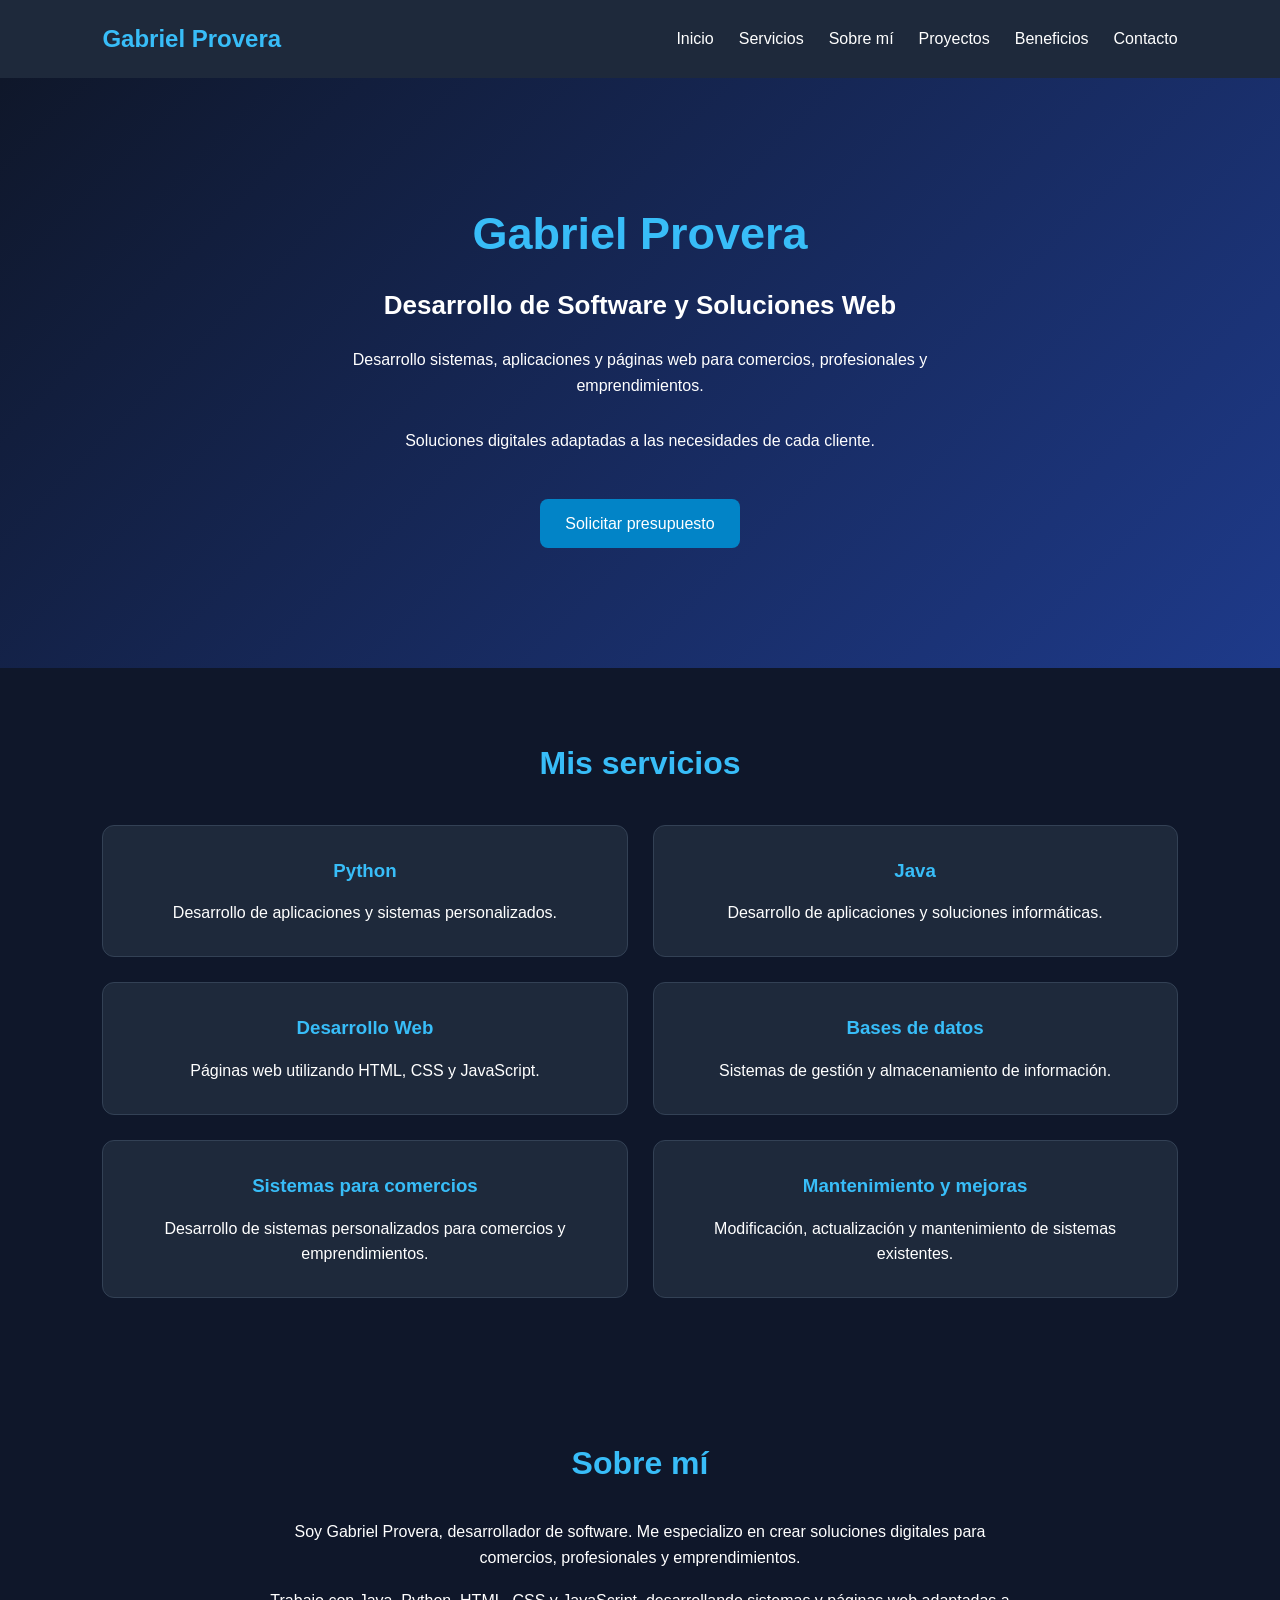
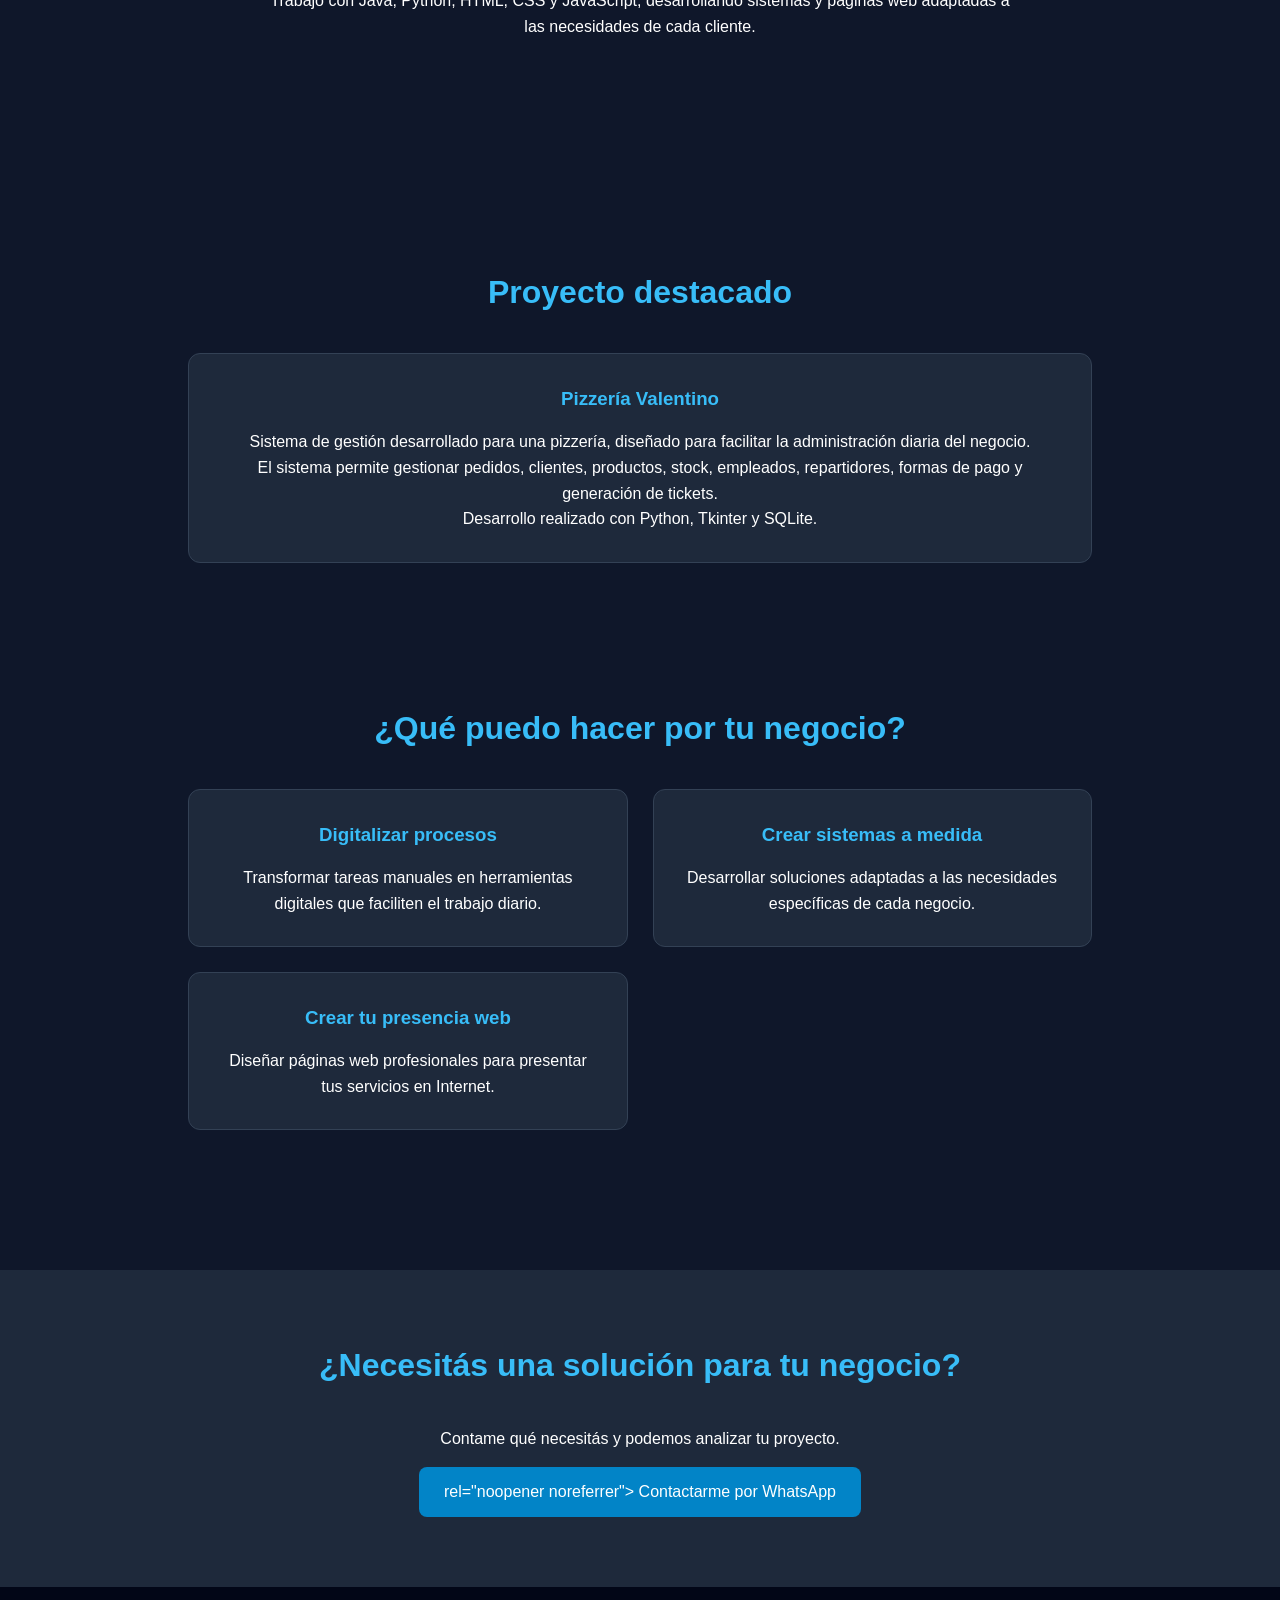
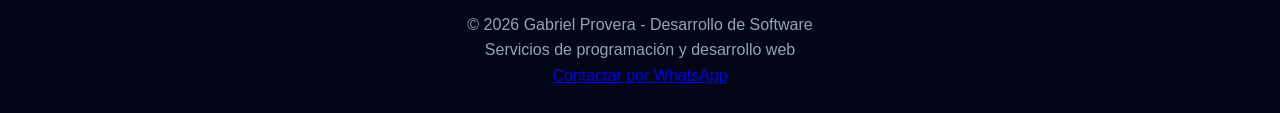
==== index.html @ effd55ef "Rename index_vercel.html to index.html" ====
<!DOCTYPE html>
<html lang="es">

<head>
    <meta charset="UTF-8">
    <meta name="viewport" content="width=device-width, initial-scale=1.0">

    <title>Gabriel Provera | Desarrollo de Software</title>

    <link rel="stylesheet" href="estilos_vercel.css">
</head>

<body>

    <header>

        <nav>
            <h2>Gabriel Provera</h2>

            <ul>
                <li><a href="#inicio">Inicio</a></li>
                <li><a href="#servicios">Servicios</a></li>
                <li><a href="#sobre-mi">Sobre mí</a></li>
                <li><a href="#proyectos">Proyectos</a></li>
                <li><a href="#beneficios">Beneficios</a></li>
                <li><a href="#contacto">Contacto</a></li>
            </ul>
        </nav>

    </header>


    <main>

        <section id="inicio">

            <h1>Gabriel Provera</h1>

<h2>Desarrollo de Software y Soluciones Web</h2>

<p>
    Desarrollo sistemas, aplicaciones y páginas web
    para comercios, profesionales y emprendimientos.
</p>

<p>
    Soluciones digitales adaptadas a las necesidades
    de cada cliente.
</p>

<a href="https://wa.me/5491123626597?text=Hola%20Gabriel,%20vi%20tu%20p%C3%A1gina%20y%20quisiera%20solicitar%20un%20presupuesto."
   class="boton"
   target="_blank"
   rel="noopener noreferrer">
    Solicitar presupuesto
</a>

        </section>


        <section id="servicios">

            <h2>Mis servicios</h2>

            <div class="servicios">

                <article>
                    <h3>Python</h3>
                    <p>
                        Desarrollo de aplicaciones y sistemas
                        personalizados.
                    </p>
                </article>

                <article>
                    <h3>Java</h3>
                    <p>
                        Desarrollo de aplicaciones y soluciones
                        informáticas.
                    </p>
                </article>

                <article>
                    <h3>Desarrollo Web</h3>
                    <p>
                        Páginas web utilizando HTML, CSS y JavaScript.
                    </p>
                </article>

                <article>
                    <h3>Bases de datos</h3>
                    <p>
                        Sistemas de gestión y almacenamiento
                        de información.
                    </p>
                </article>

                <article>
    <h3>Sistemas para comercios</h3>
    <p>
        Desarrollo de sistemas personalizados
        para comercios y emprendimientos.
    </p>
</article>

<article>
    <h3>Mantenimiento y mejoras</h3>
    <p>
        Modificación, actualización y mantenimiento
        de sistemas existentes.
    </p>
</article>

            </div>

        </section>

        <section id="sobre-mi">

    <h2>Sobre mí</h2>

    <p>
        Soy Gabriel Provera, desarrollador de software.
        Me especializo en crear soluciones digitales para
        comercios, profesionales y emprendimientos.
    </p>

    <p>
        Trabajo con Java, Python, HTML, CSS y JavaScript,
        desarrollando sistemas y páginas web adaptadas
        a las necesidades de cada cliente.
    </p>

</section>


        <section id="proyectos">

            <section id="proyectos">

    <h2>Proyecto destacado</h2>

    <article class="proyecto">

        <h3>Pizzería Valentino</h3>

        <p>
            Sistema de gestión desarrollado para una pizzería,
            diseñado para facilitar la administración diaria
            del negocio.
        </p>

        <p>
            El sistema permite gestionar pedidos, clientes,
            productos, stock, empleados, repartidores,
            formas de pago y generación de tickets.
        </p>

        <p>
            Desarrollo realizado con Python, Tkinter y SQLite.
        </p>

    </article>

</section>

<section id="beneficios">

    <h2>¿Qué puedo hacer por tu negocio?</h2>

    <div class="servicios">

        <article>
            <h3>Digitalizar procesos</h3>
            <p>
                Transformar tareas manuales en herramientas
                digitales que faciliten el trabajo diario.
            </p>
        </article>

        <article>
            <h3>Crear sistemas a medida</h3>
            <p>
                Desarrollar soluciones adaptadas a las
                necesidades específicas de cada negocio.
            </p>
        </article>

        <article>
            <h3>Crear tu presencia web</h3>
            <p>
                Diseñar páginas web profesionales para
                presentar tus servicios en Internet.
            </p>
        </article>

    </div>

</section>

        </section>


        <section id="contacto">

            <h2>¿Necesitás una solución para tu negocio?</h2>

            <p>
                Contame qué necesitás y podemos analizar tu proyecto.
            </p>

            <a href="https://wa.me/5491123626597?text=Hola%20Gabriel,%20vi%20tu%20p%C3%A1gina%20y%20quisiera%20consultar%20por%20tus%20servicios."
               class="boton"
               target="_blank">
               rel="noopener noreferrer">
                Contactarme por WhatsApp
            </a>

        </section>

    </main>


    <footer>

    <p>
        © 2026 Gabriel Provera - Desarrollo de Software
    </p>

    <p>
        Servicios de programación y desarrollo web
    </p>

    <a href="https://wa.me/5491123626597"
       target="_blank"
       rel="noopener noreferrer">
        Contactar por WhatsApp
    </a>

</footer>


    <script src="script_vercel.js"></script>

</body>

</html>
---- estilos_vercel.css ----
* {
    margin: 0;
    padding: 0;
    box-sizing: border-box;
}

html {
    scroll-behavior: smooth;
}

body {
    font-family: Arial, sans-serif;
    background-color: #0f172a;
    color: white;
    line-height: 1.6;
}

/* NAVEGACION */

header {
    background-color: #1e293b;
    padding: 20px 8%;
}

nav {
    display: flex;
    justify-content: space-between;
    align-items: center;
}

nav h2 {
    color: #38bdf8;
}

nav ul {
    display: flex;
    list-style: none;
    gap: 25px;
}

nav a {
    color: white;
    text-decoration: none;
}

nav a:hover {
    color: #38bdf8;
}

/* INICIO */

#inicio {
    text-align: center;
    padding: 120px 20px;
    background: linear-gradient(135deg, #0f172a, #1e3a8a);
}

#inicio h1 {
    font-size: 45px;
    color: #38bdf8;
    margin-bottom: 15px;
}

#inicio h2 {
    font-size: 26px;
    margin-bottom: 20px;
}

#inicio p {
    max-width: 600px;
    margin: 0 auto 30px;
}

/* BOTONES */

.boton {
    display: inline-block;
    background-color: #0284c7;
    color: white;
    padding: 12px 25px;
    border-radius: 8px;
    text-decoration: none;
    margin-top: 15px;
}

.boton:hover {
    background-color: #0369a1;
}

/* SERVICIOS */

#servicios,
#proyectos,
#contacto {
    padding: 70px 8%;
    text-align: center;
}

#servicios h2,
#proyectos h2,
#contacto h2 {
    font-size: 32px;
    margin-bottom: 35px;
    color: #38bdf8;
}

.servicios {
    display: grid;
    grid-template-columns: repeat(2, 1fr);
    gap: 25px;
}

.servicios article,
.proyecto {
    background-color: #1e293b;
    padding: 30px;
    border-radius: 12px;
    border: 1px solid #334155;
}

.servicios article h3,
.proyecto h3 {
    color: #38bdf8;
    margin-bottom: 15px;
}

/* CONTACTO */

#contacto {
    background-color: #1e293b;
}

/* PIE DE PAGINA */

footer {
    text-align: center;
    padding: 25px;
    background-color: #020617;
    color: #94a3b8;
}

/* CELULARES */

@media (max-width: 700px) {
    nav {
        flex-direction: column;
        gap: 15px;
    }

    nav ul {
        flex-wrap: wrap;
        justify-content: center;
        gap: 12px;
    }

    #inicio h1 {
        font-size: 32px;
    }

    .servicios {
        grid-template-columns: 1fr;
    }
}

/* MEJORAS VISUALES */

.servicios article,
.proyecto {
    transition: transform 0.3s ease, box-shadow 0.3s ease;
}

.servicios article:hover,
.proyecto:hover {
    transform: translateY(-6px);
    box-shadow: 0 10px 25px rgba(0, 0, 0, 0.35);
}

.boton {
    transition: transform 0.2s ease, background-color 0.2s ease;
}

.boton:hover {
    transform: translateY(-2px);
}

#sobre-mi {
    padding: 70px 8%;
    text-align: center;
    background-color: #0f172a;
}

#sobre-mi h2 {
    font-size: 32px;
    margin-bottom: 30px;
    color: #38bdf8;
}

#sobre-mi p {
    max-width: 750px;
    margin: 0 auto 18px;
}

#beneficios {
    padding: 70px 8%;
    text-align: center;
    background-color: #0f172a;
}

#beneficios h2 {
    font-size: 32px;
    margin-bottom: 35px;
    color: #38bdf8;
}
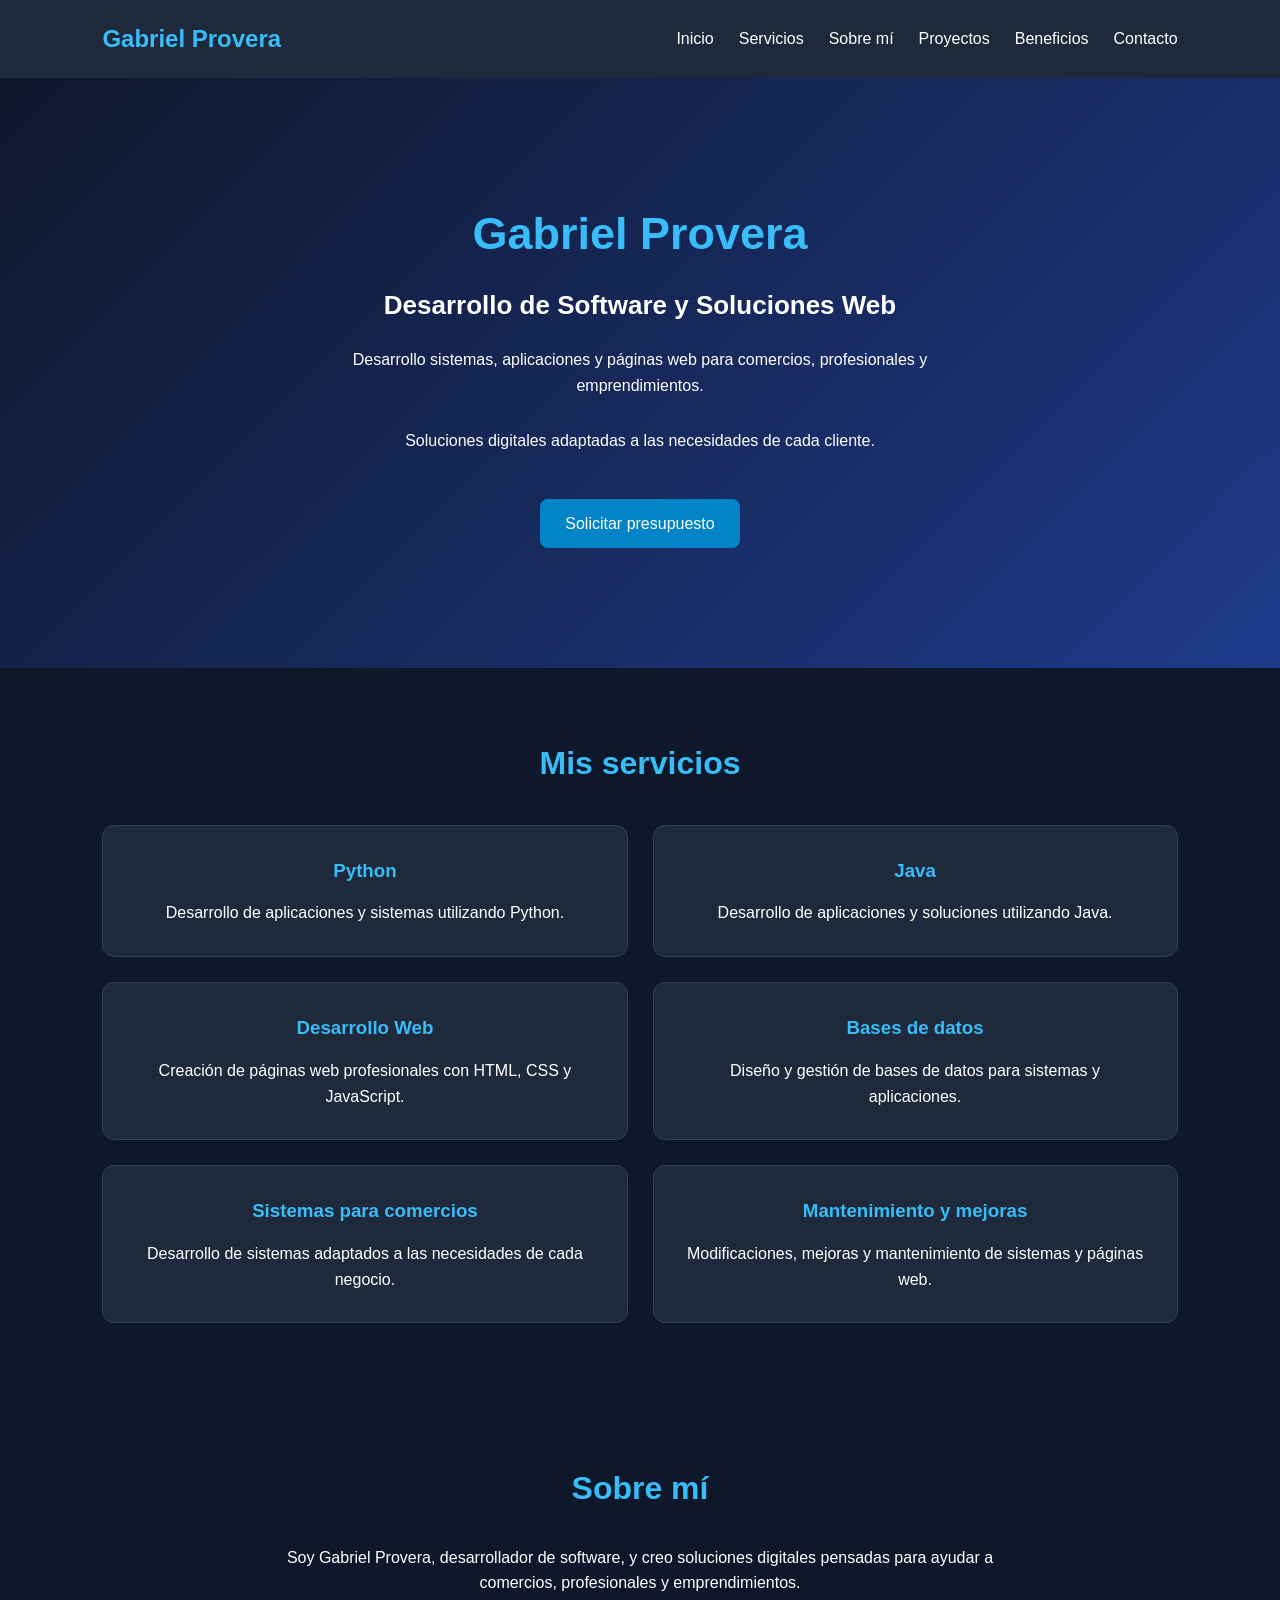
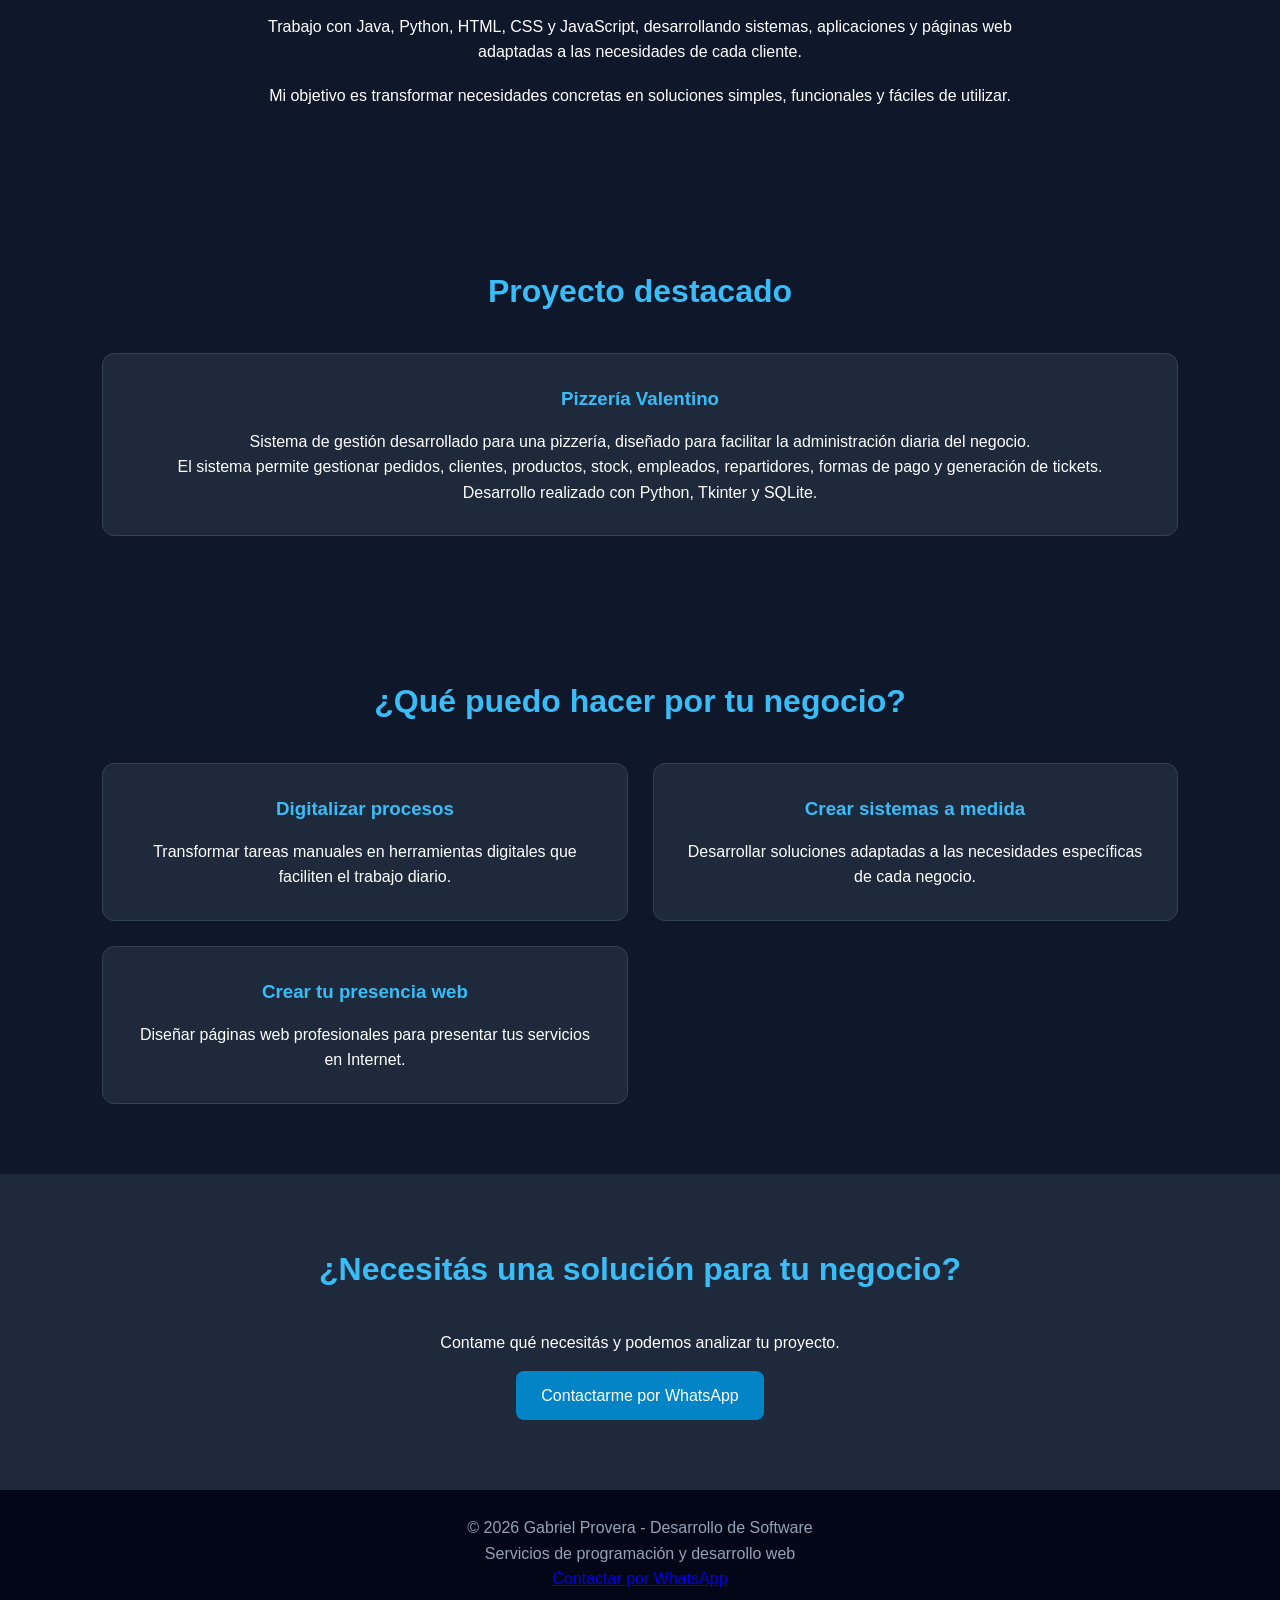
==== commit b9f5177b: "Update index.html" ====
--- a/index.html
+++ b/index.html
@@ -2,61 +2,97 @@
 <html lang="es">
 
 <head>
+
     <meta charset="UTF-8">
+
     <meta name="viewport" content="width=device-width, initial-scale=1.0">
 
-    <title>Gabriel Provera | Desarrollo de Software</title>
+    <title>Gabriel Provera - Desarrollo de Software</title>
 
     <link rel="stylesheet" href="estilos_vercel.css">
+
 </head>
 
+
 <body>
 
+
     <header>
 
         <nav>
+
             <h2>Gabriel Provera</h2>
 
             <ul>
-                <li><a href="#inicio">Inicio</a></li>
-                <li><a href="#servicios">Servicios</a></li>
-                <li><a href="#sobre-mi">Sobre mí</a></li>
-                <li><a href="#proyectos">Proyectos</a></li>
-                <li><a href="#beneficios">Beneficios</a></li>
-                <li><a href="#contacto">Contacto</a></li>
+
+                <li>
+                    <a href="#inicio">Inicio</a>
+                </li>
+
+                <li>
+                    <a href="#servicios">Servicios</a>
+                </li>
+
+                <li>
+                    <a href="#sobre-mi">Sobre mí</a>
+                </li>
+
+                <li>
+                    <a href="#proyectos">Proyectos</a>
+                </li>
+
+                <li>
+                    <a href="#beneficios">Beneficios</a>
+                </li>
+
+                <li>
+                    <a href="#contacto">Contacto</a>
+                </li>
+
             </ul>
+
         </nav>
 
     </header>
 
 
+
     <main>
 
+
+        <!-- INICIO -->
+
         <section id="inicio">
 
             <h1>Gabriel Provera</h1>
 
-<h2>Desarrollo de Software y Soluciones Web</h2>
-
-<p>
-    Desarrollo sistemas, aplicaciones y páginas web
-    para comercios, profesionales y emprendimientos.
-</p>
-
-<p>
-    Soluciones digitales adaptadas a las necesidades
-    de cada cliente.
-</p>
-
-<a href="https://wa.me/5491123626597?text=Hola%20Gabriel,%20vi%20tu%20p%C3%A1gina%20y%20quisiera%20solicitar%20un%20presupuesto."
-   class="boton"
-   target="_blank"
-   rel="noopener noreferrer">
-    Solicitar presupuesto
-</a>
-
-        </section>
-
+            <h2>Desarrollo de Software y Soluciones Web</h2>
+
+            <p>
+                Desarrollo sistemas, aplicaciones y páginas web
+                para comercios, profesionales y emprendimientos.
+            </p>
+
+            <p>
+                Soluciones digitales adaptadas a las necesidades
+                de cada cliente.
+            </p>
+
+            <a
+                href="https://wa.me/5491123626597?text=Hola%20Gabriel,%20vi%20tu%20p%C3%A1gina%20y%20quisiera%20solicitar%20un%20presupuesto."
+                class="boton"
+                target="_blank"
+                rel="noopener noreferrer">
+
+                Solicitar presupuesto
+
+            </a>
+
+        </section>
+
+
+
+        <!-- SERVICIOS -->
 
         <section id="servicios">
 
@@ -64,184 +100,250 @@
 
             <div class="servicios">
 
-                <article>
+
+                <article>
+
                     <h3>Python</h3>
+
                     <p>
                         Desarrollo de aplicaciones y sistemas
-                        personalizados.
-                    </p>
-                </article>
-
-                <article>
+                        utilizando Python.
+                    </p>
+
+                </article>
+
+
+                <article>
+
                     <h3>Java</h3>
+
                     <p>
                         Desarrollo de aplicaciones y soluciones
-                        informáticas.
-                    </p>
-                </article>
-
-                <article>
+                        utilizando Java.
+                    </p>
+
+                </article>
+
+
+                <article>
+
                     <h3>Desarrollo Web</h3>
-                    <p>
-                        Páginas web utilizando HTML, CSS y JavaScript.
-                    </p>
-                </article>
-
-                <article>
+
+                    <p>
+                        Creación de páginas web profesionales
+                        con HTML, CSS y JavaScript.
+                    </p>
+
+                </article>
+
+
+                <article>
+
                     <h3>Bases de datos</h3>
-                    <p>
-                        Sistemas de gestión y almacenamiento
-                        de información.
-                    </p>
-                </article>
-
-                <article>
-    <h3>Sistemas para comercios</h3>
-    <p>
-        Desarrollo de sistemas personalizados
-        para comercios y emprendimientos.
-    </p>
-</article>
-
-<article>
-    <h3>Mantenimiento y mejoras</h3>
-    <p>
-        Modificación, actualización y mantenimiento
-        de sistemas existentes.
-    </p>
-</article>
+
+                    <p>
+                        Diseño y gestión de bases de datos
+                        para sistemas y aplicaciones.
+                    </p>
+
+                </article>
+
+
+                <article>
+
+                    <h3>Sistemas para comercios</h3>
+
+                    <p>
+                        Desarrollo de sistemas adaptados a las
+                        necesidades de cada negocio.
+                    </p>
+
+                </article>
+
+
+                <article>
+
+                    <h3>Mantenimiento y mejoras</h3>
+
+                    <p>
+                        Modificaciones, mejoras y mantenimiento
+                        de sistemas y páginas web.
+                    </p>
+
+                </article>
+
 
             </div>
 
         </section>
 
+
+
+        <!-- SOBRE MI -->
+
         <section id="sobre-mi">
 
-    <h2>Sobre mí</h2>
-
-    <p>
-        Soy Gabriel Provera, desarrollador de software.
-        Me especializo en crear soluciones digitales para
-        comercios, profesionales y emprendimientos.
-    </p>
-
-    <p>
-        Trabajo con Java, Python, HTML, CSS y JavaScript,
-        desarrollando sistemas y páginas web adaptadas
-        a las necesidades de cada cliente.
-    </p>
-
-</section>
-
+            <h2>Sobre mí</h2>
+
+            <p>
+                Soy Gabriel Provera, desarrollador de software,
+                y creo soluciones digitales pensadas para ayudar
+                a comercios, profesionales y emprendimientos.
+            </p>
+
+            <p>
+                Trabajo con Java, Python, HTML, CSS y JavaScript,
+                desarrollando sistemas, aplicaciones y páginas web
+                adaptadas a las necesidades de cada cliente.
+            </p>
+
+            <p>
+                Mi objetivo es transformar necesidades concretas
+                en soluciones simples, funcionales y fáciles de utilizar.
+            </p>
+
+        </section>
+
+
+
+        <!-- PROYECTOS -->
 
         <section id="proyectos">
 
-            <section id="proyectos">
-
-    <h2>Proyecto destacado</h2>
-
-    <article class="proyecto">
-
-        <h3>Pizzería Valentino</h3>
+            <h2>Proyecto destacado</h2>
+
+            <article class="proyecto">
+
+                <h3>Pizzería Valentino</h3>
+
+                <p>
+                    Sistema de gestión desarrollado para una pizzería,
+                    diseñado para facilitar la administración diaria
+                    del negocio.
+                </p>
+
+                <p>
+                    El sistema permite gestionar pedidos, clientes,
+                    productos, stock, empleados, repartidores,
+                    formas de pago y generación de tickets.
+                </p>
+
+                <p>
+                    Desarrollo realizado con Python, Tkinter y SQLite.
+                </p>
+
+            </article>
+
+        </section>
+
+
+
+        <!-- BENEFICIOS -->
+
+        <section id="beneficios">
+
+            <h2>¿Qué puedo hacer por tu negocio?</h2>
+
+            <div class="servicios">
+
+
+                <article>
+
+                    <h3>Digitalizar procesos</h3>
+
+                    <p>
+                        Transformar tareas manuales en herramientas
+                        digitales que faciliten el trabajo diario.
+                    </p>
+
+                </article>
+
+
+                <article>
+
+                    <h3>Crear sistemas a medida</h3>
+
+                    <p>
+                        Desarrollar soluciones adaptadas a las
+                        necesidades específicas de cada negocio.
+                    </p>
+
+                </article>
+
+
+                <article>
+
+                    <h3>Crear tu presencia web</h3>
+
+                    <p>
+                        Diseñar páginas web profesionales para
+                        presentar tus servicios en Internet.
+                    </p>
+
+                </article>
+
+
+            </div>
+
+        </section>
+
+
+
+        <!-- CONTACTO -->
+
+        <section id="contacto">
+
+            <h2>¿Necesitás una solución para tu negocio?</h2>
+
+            <p>
+                Contame qué necesitás y podemos analizar tu proyecto.
+            </p>
+
+            <a
+                href="https://wa.me/5491123626597?text=Hola%20Gabriel,%20vi%20tu%20p%C3%A1gina%20y%20quisiera%20consultar%20por%20tus%20servicios."
+                class="boton"
+                target="_blank"
+                rel="noopener noreferrer">
+
+                Contactarme por WhatsApp
+
+            </a>
+
+        </section>
+
+
+    </main>
+
+
+
+    <!-- FOOTER -->
+
+    <footer>
 
         <p>
-            Sistema de gestión desarrollado para una pizzería,
-            diseñado para facilitar la administración diaria
-            del negocio.
+            © 2026 Gabriel Provera - Desarrollo de Software
         </p>
 
         <p>
-            El sistema permite gestionar pedidos, clientes,
-            productos, stock, empleados, repartidores,
-            formas de pago y generación de tickets.
+            Servicios de programación y desarrollo web
         </p>
 
-        <p>
-            Desarrollo realizado con Python, Tkinter y SQLite.
-        </p>
-
-    </article>
-
-</section>
-
-<section id="beneficios">
-
-    <h2>¿Qué puedo hacer por tu negocio?</h2>
-
-    <div class="servicios">
-
-        <article>
-            <h3>Digitalizar procesos</h3>
-            <p>
-                Transformar tareas manuales en herramientas
-                digitales que faciliten el trabajo diario.
-            </p>
-        </article>
-
-        <article>
-            <h3>Crear sistemas a medida</h3>
-            <p>
-                Desarrollar soluciones adaptadas a las
-                necesidades específicas de cada negocio.
-            </p>
-        </article>
-
-        <article>
-            <h3>Crear tu presencia web</h3>
-            <p>
-                Diseñar páginas web profesionales para
-                presentar tus servicios en Internet.
-            </p>
-        </article>
-
-    </div>
-
-</section>
-
-        </section>
-
-
-        <section id="contacto">
-
-            <h2>¿Necesitás una solución para tu negocio?</h2>
-
-            <p>
-                Contame qué necesitás y podemos analizar tu proyecto.
-            </p>
-
-            <a href="https://wa.me/5491123626597?text=Hola%20Gabriel,%20vi%20tu%20p%C3%A1gina%20y%20quisiera%20consultar%20por%20tus%20servicios."
-               class="boton"
-               target="_blank">
-               rel="noopener noreferrer">
-                Contactarme por WhatsApp
-            </a>
-
-        </section>
-
-    </main>
-
-
-    <footer>
-
-    <p>
-        © 2026 Gabriel Provera - Desarrollo de Software
-    </p>
-
-    <p>
-        Servicios de programación y desarrollo web
-    </p>
-
-    <a href="https://wa.me/5491123626597"
-       target="_blank"
-       rel="noopener noreferrer">
-        Contactar por WhatsApp
-    </a>
-
-</footer>
+        <a
+            href="https://wa.me/5491123626597"
+            target="_blank"
+            rel="noopener noreferrer">
+
+            Contactar por WhatsApp
+
+        </a>
+
+    </footer>
+
 
 
     <script src="script_vercel.js"></script>
 
+
 </body>
 
 </html>
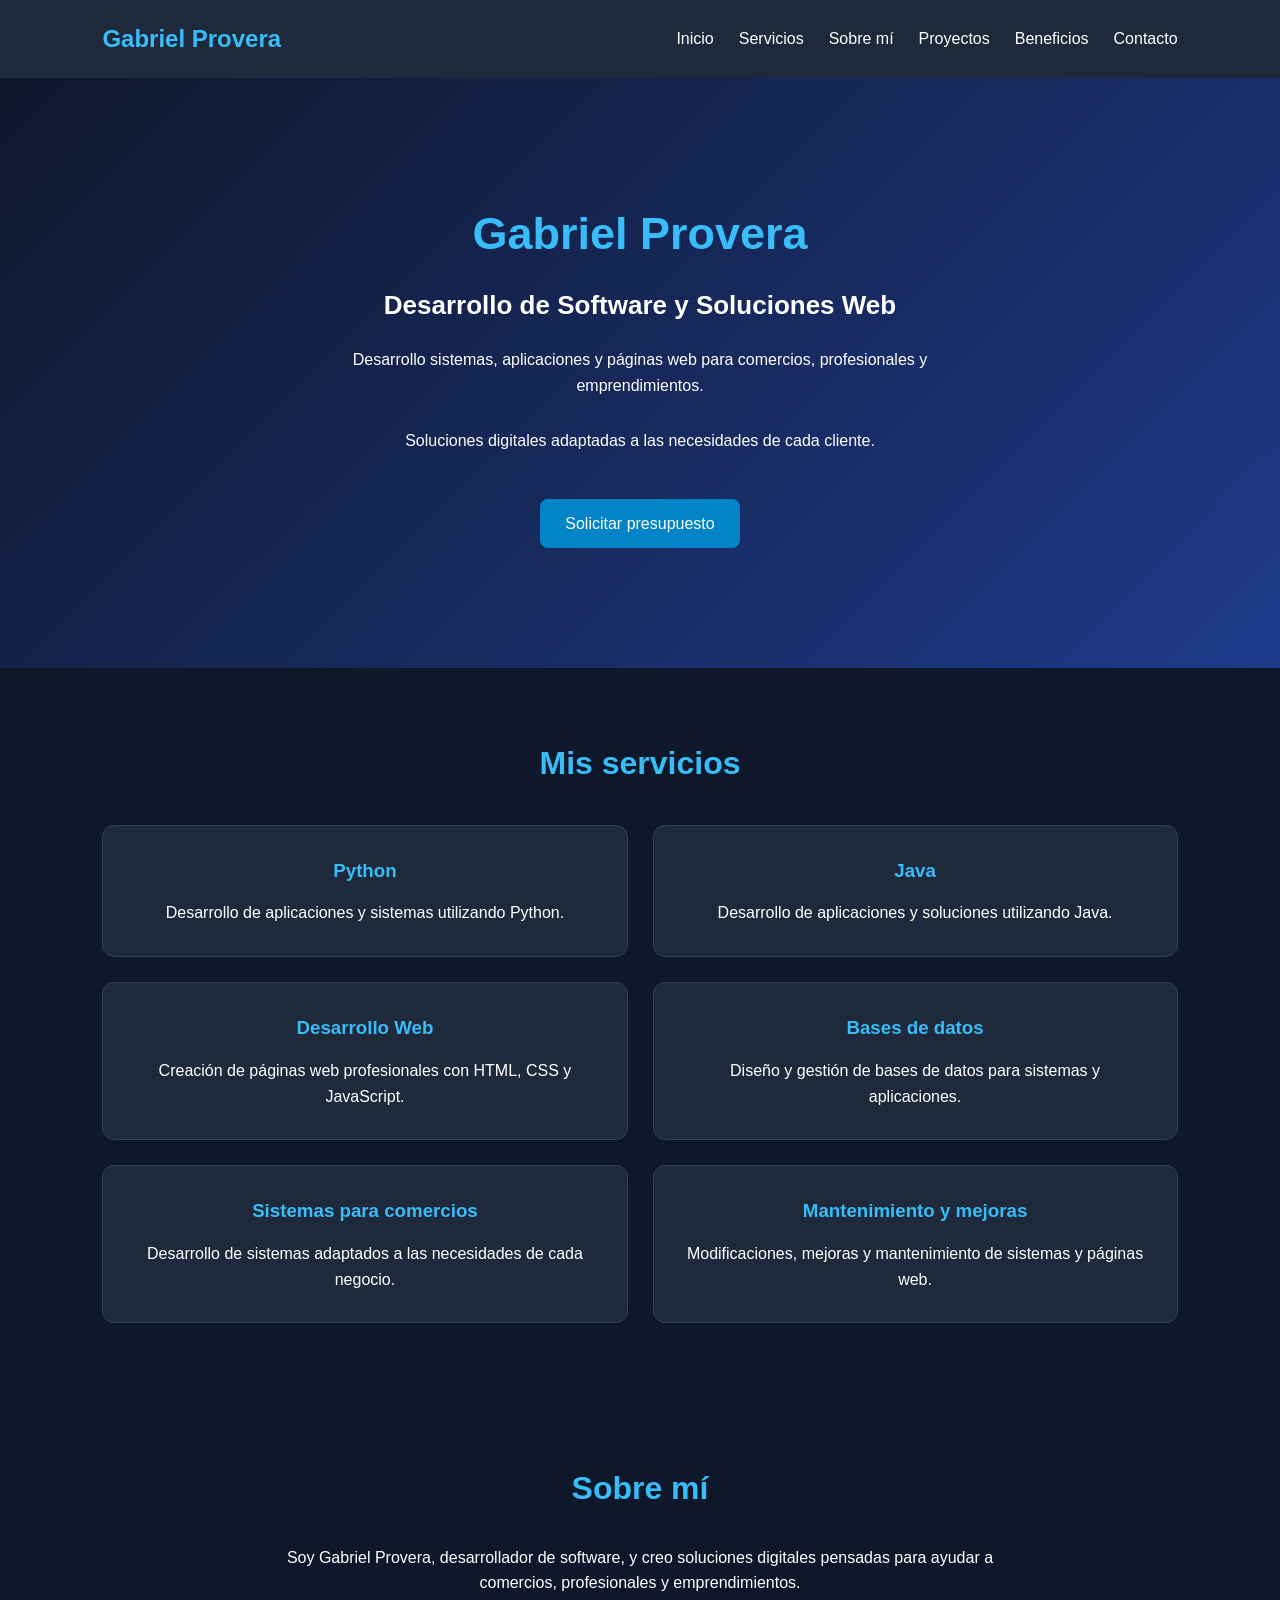
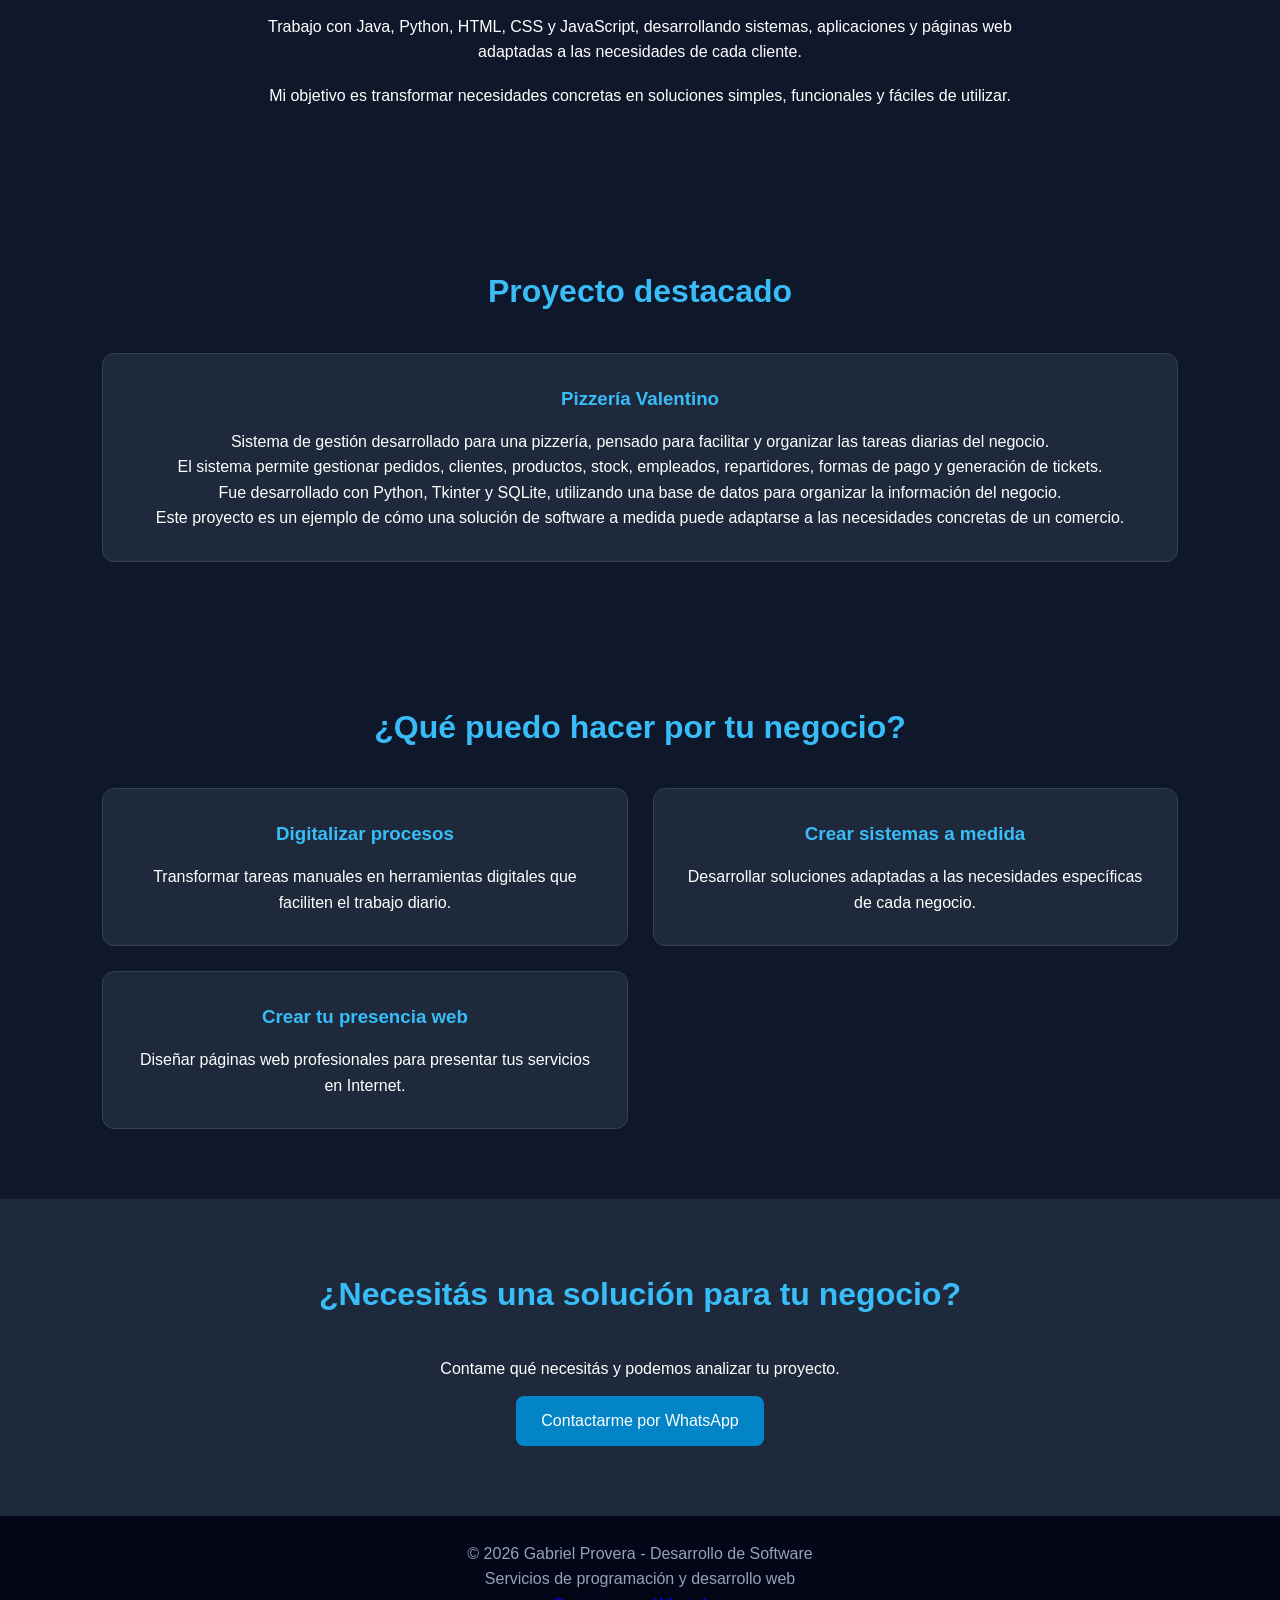
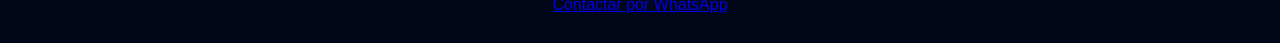
==== commit 76cb880e: "Update index.html" ====
--- a/index.html
+++ b/index.html
@@ -208,33 +208,44 @@
 
         <!-- PROYECTOS -->
 
-        <section id="proyectos">
-
-            <h2>Proyecto destacado</h2>
-
-            <article class="proyecto">
-
-                <h3>Pizzería Valentino</h3>
-
-                <p>
-                    Sistema de gestión desarrollado para una pizzería,
-                    diseñado para facilitar la administración diaria
-                    del negocio.
-                </p>
-
-                <p>
-                    El sistema permite gestionar pedidos, clientes,
-                    productos, stock, empleados, repartidores,
-                    formas de pago y generación de tickets.
-                </p>
-
-                <p>
-                    Desarrollo realizado con Python, Tkinter y SQLite.
-                </p>
-
-            </article>
-
-        </section>
+        
+<section id="proyectos">
+
+    <h2>Proyecto destacado</h2>
+
+    <article class="proyecto">
+
+        <h3>Pizzería Valentino</h3>
+
+        <p>
+            Sistema de gestión desarrollado para una pizzería,
+            pensado para facilitar y organizar las tareas diarias
+            del negocio.
+        </p>
+
+        <p>
+            El sistema permite gestionar pedidos, clientes,
+            productos, stock, empleados, repartidores,
+            formas de pago y generación de tickets.
+        </p>
+
+        <p>
+            Fue desarrollado con Python, Tkinter y SQLite,
+            utilizando una base de datos para organizar la
+            información del negocio.
+        </p>
+
+        <p>
+            Este proyecto es un ejemplo de cómo una solución
+            de software a medida puede adaptarse a las necesidades
+            concretas de un comercio.
+        </p>
+
+    </article>
+
+</section>
+
+
 
 
 
@@ -347,3 +358,4 @@
 </body>
 
 </html>
+
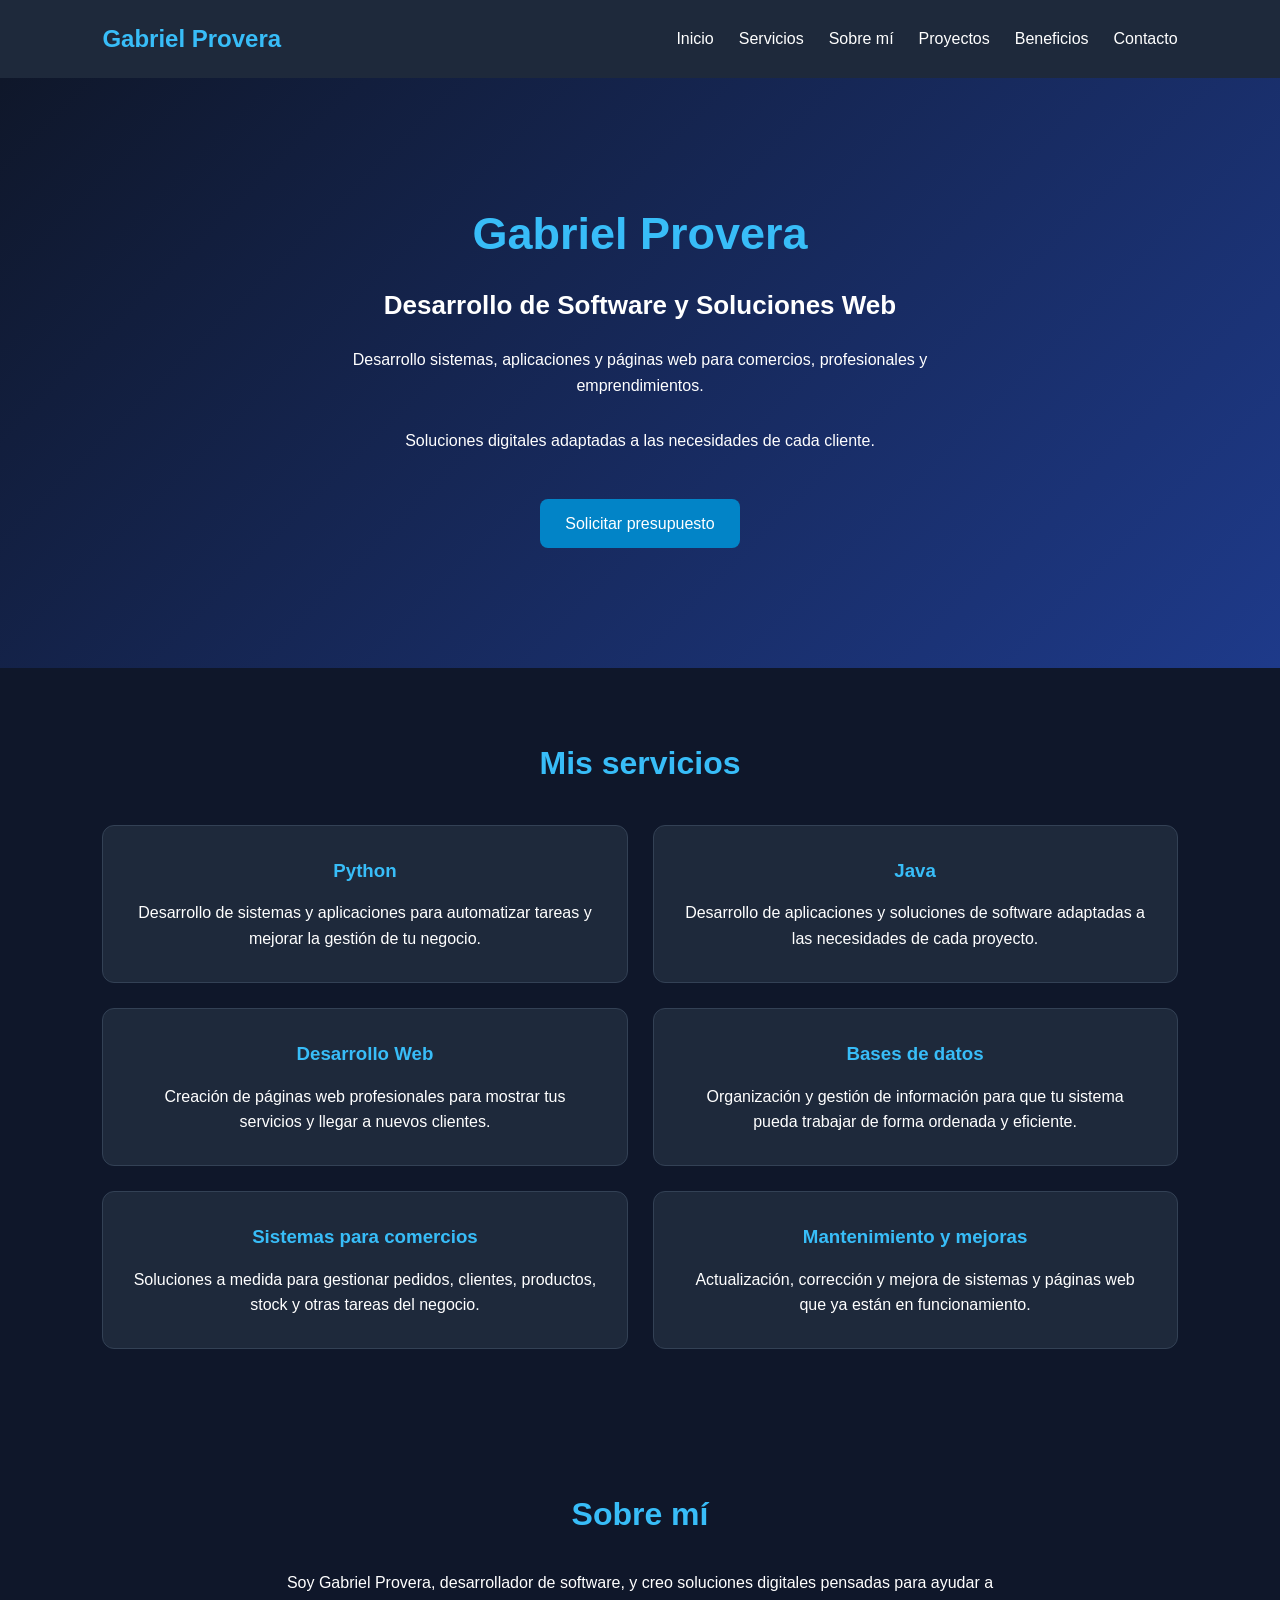
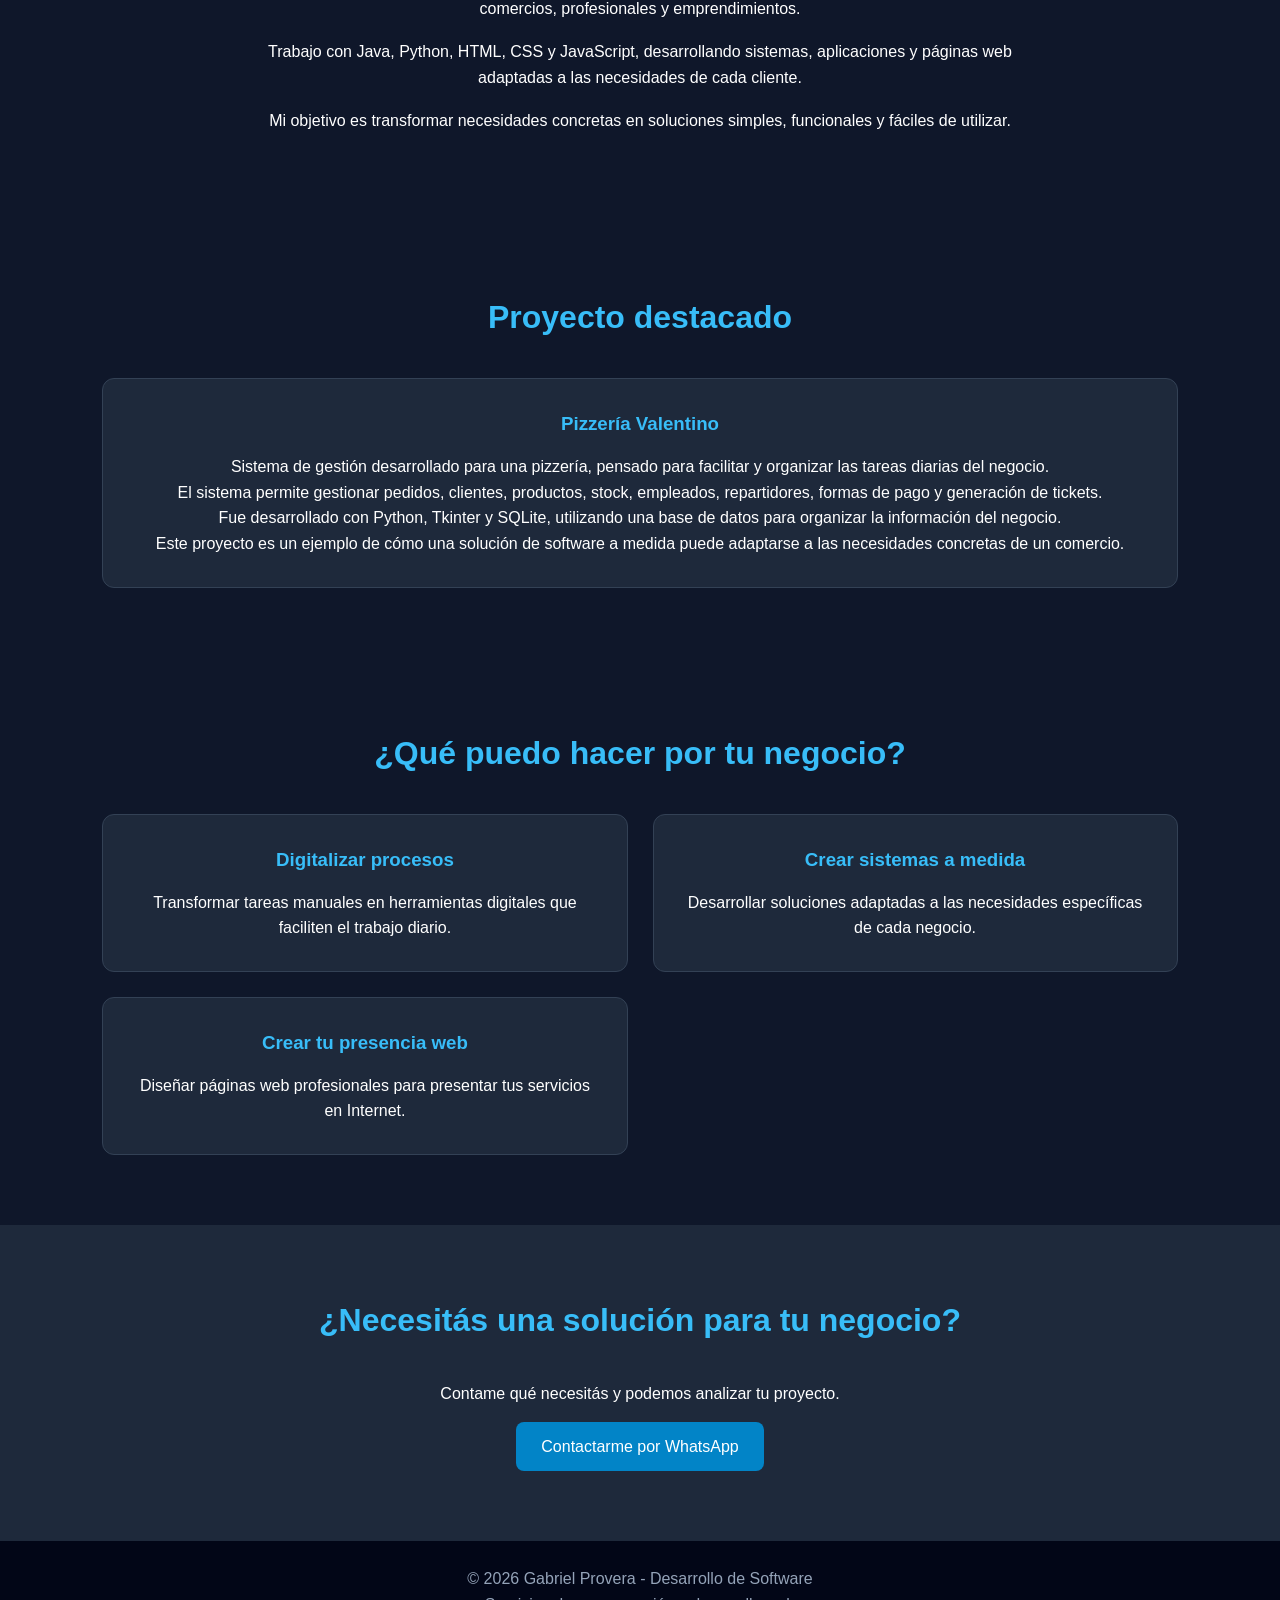
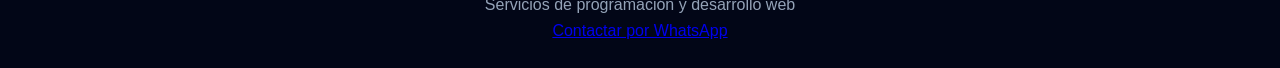
==== commit bb0e8d59: "Update index.html mejora seccion Servicios" ====
--- a/index.html
+++ b/index.html
@@ -96,86 +96,70 @@
 
         <section id="servicios">
 
-            <h2>Mis servicios</h2>
-
-            <div class="servicios">
-
-
-                <article>
-
-                    <h3>Python</h3>
-
-                    <p>
-                        Desarrollo de aplicaciones y sistemas
-                        utilizando Python.
-                    </p>
-
-                </article>
-
-
-                <article>
-
-                    <h3>Java</h3>
-
-                    <p>
-                        Desarrollo de aplicaciones y soluciones
-                        utilizando Java.
-                    </p>
-
-                </article>
-
-
-                <article>
-
-                    <h3>Desarrollo Web</h3>
-
-                    <p>
-                        Creación de páginas web profesionales
-                        con HTML, CSS y JavaScript.
-                    </p>
-
-                </article>
-
-
-                <article>
-
-                    <h3>Bases de datos</h3>
-
-                    <p>
-                        Diseño y gestión de bases de datos
-                        para sistemas y aplicaciones.
-                    </p>
-
-                </article>
-
-
-                <article>
-
-                    <h3>Sistemas para comercios</h3>
-
-                    <p>
-                        Desarrollo de sistemas adaptados a las
-                        necesidades de cada negocio.
-                    </p>
-
-                </article>
-
-
-                <article>
-
-                    <h3>Mantenimiento y mejoras</h3>
-
-                    <p>
-                        Modificaciones, mejoras y mantenimiento
-                        de sistemas y páginas web.
-                    </p>
-
-                </article>
-
-
-            </div>
-
-        </section>
+    <h2>Mis servicios</h2>
+
+    <div class="servicios">
+
+        <article>
+            <h3>Python</h3>
+            <p>
+                Desarrollo de sistemas y aplicaciones para
+                automatizar tareas y mejorar la gestión de tu negocio.
+            </p>
+        </article>
+
+        <article>
+            <h3>Java</h3>
+            <p>
+                Desarrollo de aplicaciones y soluciones de software
+                adaptadas a las necesidades de cada proyecto.
+            </p>
+        </article>
+
+        <article>
+            <h3>Desarrollo Web</h3>
+            <p>
+                Creación de páginas web profesionales para mostrar
+                tus servicios y llegar a nuevos clientes.
+            </p>
+        </article>
+
+        <article>
+            <h3>Bases de datos</h3>
+            <p>
+                Organización y gestión de información para que
+                tu sistema pueda trabajar de forma ordenada y eficiente.
+            </p>
+        </article>
+
+        <article>
+            <h3>Sistemas para comercios</h3>
+            <p>
+                Soluciones a medida para gestionar pedidos, clientes,
+                productos, stock y otras tareas del negocio.
+            </p>
+        </article>
+
+        <article>
+            <h3>Mantenimiento y mejoras</h3>
+            <p>
+                Actualización, corrección y mejora de sistemas
+                y páginas web que ya están en funcionamiento.
+            </p>
+        </article>
+
+    </div>
+
+</section>
+            
+
+            
+
+        
+
+            
+
+            
 
 
 
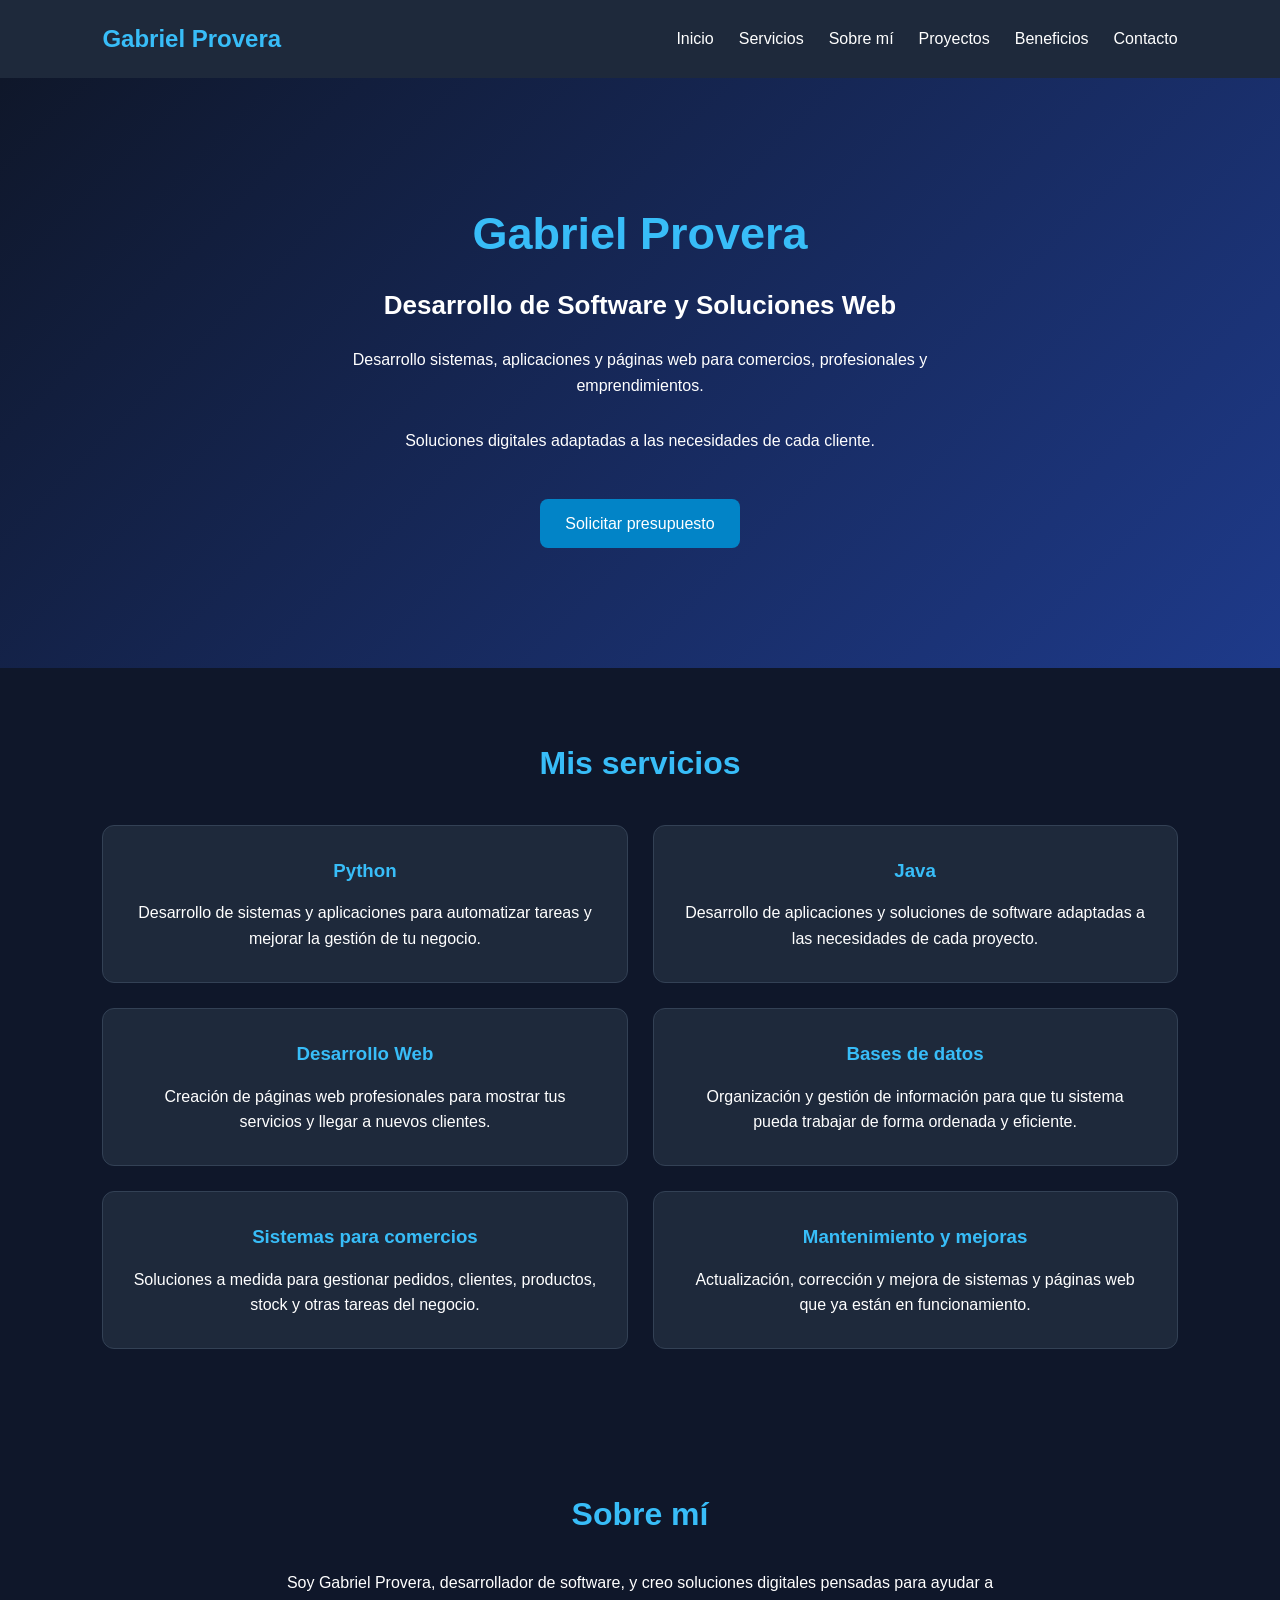
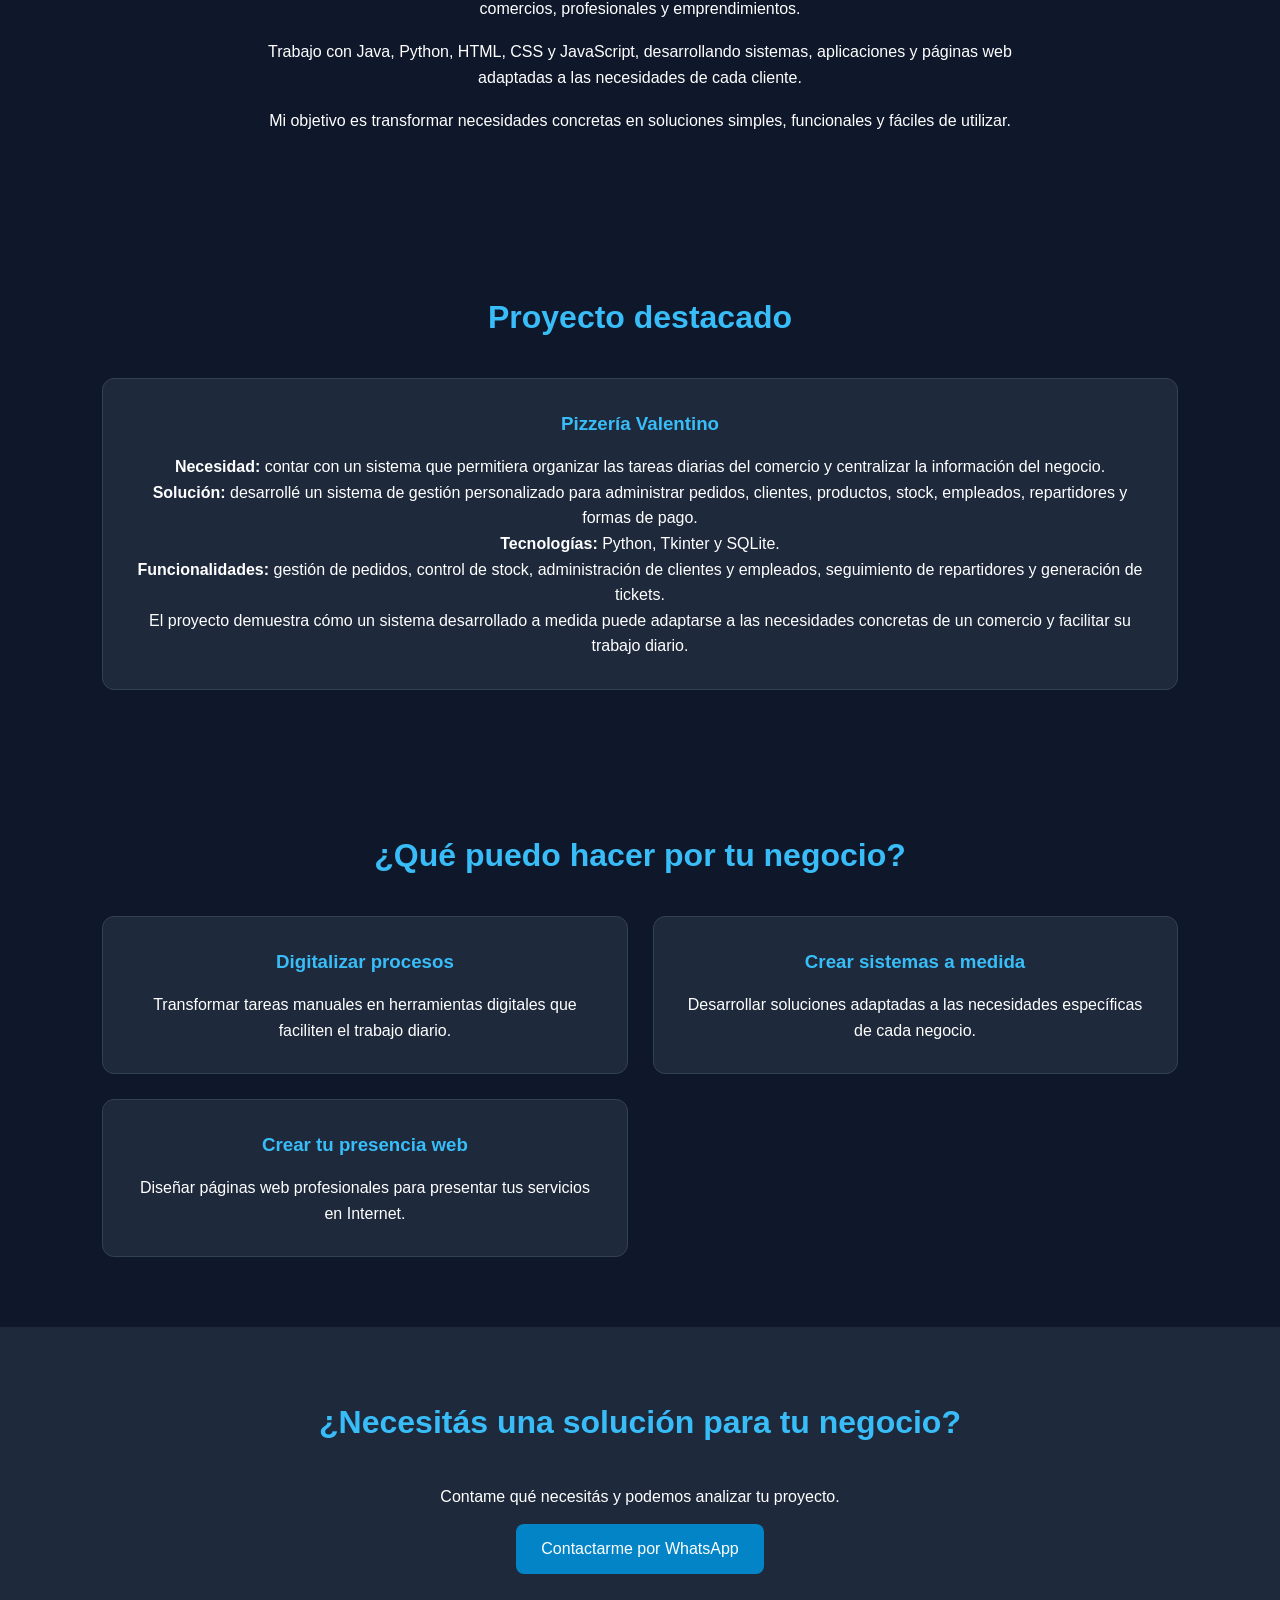
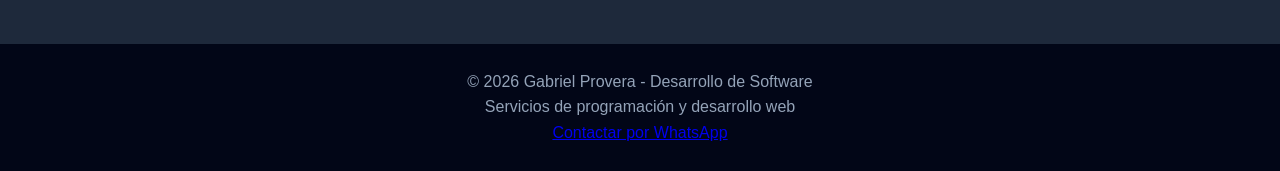
==== commit 6e98f6cb: "Update index.html mejora proyecto pizzeria valentino" ====
--- a/index.html
+++ b/index.html
@@ -192,8 +192,7 @@
 
         <!-- PROYECTOS -->
 
-        
-<section id="proyectos">
+        <section id="proyectos">
 
     <h2>Proyecto destacado</h2>
 
@@ -202,32 +201,48 @@
         <h3>Pizzería Valentino</h3>
 
         <p>
-            Sistema de gestión desarrollado para una pizzería,
-            pensado para facilitar y organizar las tareas diarias
-            del negocio.
-        </p>
-
-        <p>
-            El sistema permite gestionar pedidos, clientes,
-            productos, stock, empleados, repartidores,
-            formas de pago y generación de tickets.
-        </p>
-
-        <p>
-            Fue desarrollado con Python, Tkinter y SQLite,
-            utilizando una base de datos para organizar la
-            información del negocio.
-        </p>
-
-        <p>
-            Este proyecto es un ejemplo de cómo una solución
-            de software a medida puede adaptarse a las necesidades
-            concretas de un comercio.
+            <strong>Necesidad:</strong>
+            contar con un sistema que permitiera organizar
+            las tareas diarias del comercio y centralizar
+            la información del negocio.
+        </p>
+
+        <p>
+            <strong>Solución:</strong>
+            desarrollé un sistema de gestión personalizado
+            para administrar pedidos, clientes, productos,
+            stock, empleados, repartidores y formas de pago.
+        </p>
+
+        <p>
+            <strong>Tecnologías:</strong>
+            Python, Tkinter y SQLite.
+        </p>
+
+        <p>
+            <strong>Funcionalidades:</strong>
+            gestión de pedidos, control de stock, administración
+            de clientes y empleados, seguimiento de repartidores
+            y generación de tickets.
+        </p>
+
+        <p>
+            El proyecto demuestra cómo un sistema desarrollado
+            a medida puede adaptarse a las necesidades concretas
+            de un comercio y facilitar su trabajo diario.
         </p>
 
     </article>
 
 </section>
+
+            
+
+
+
+
+    
+
 
 
 
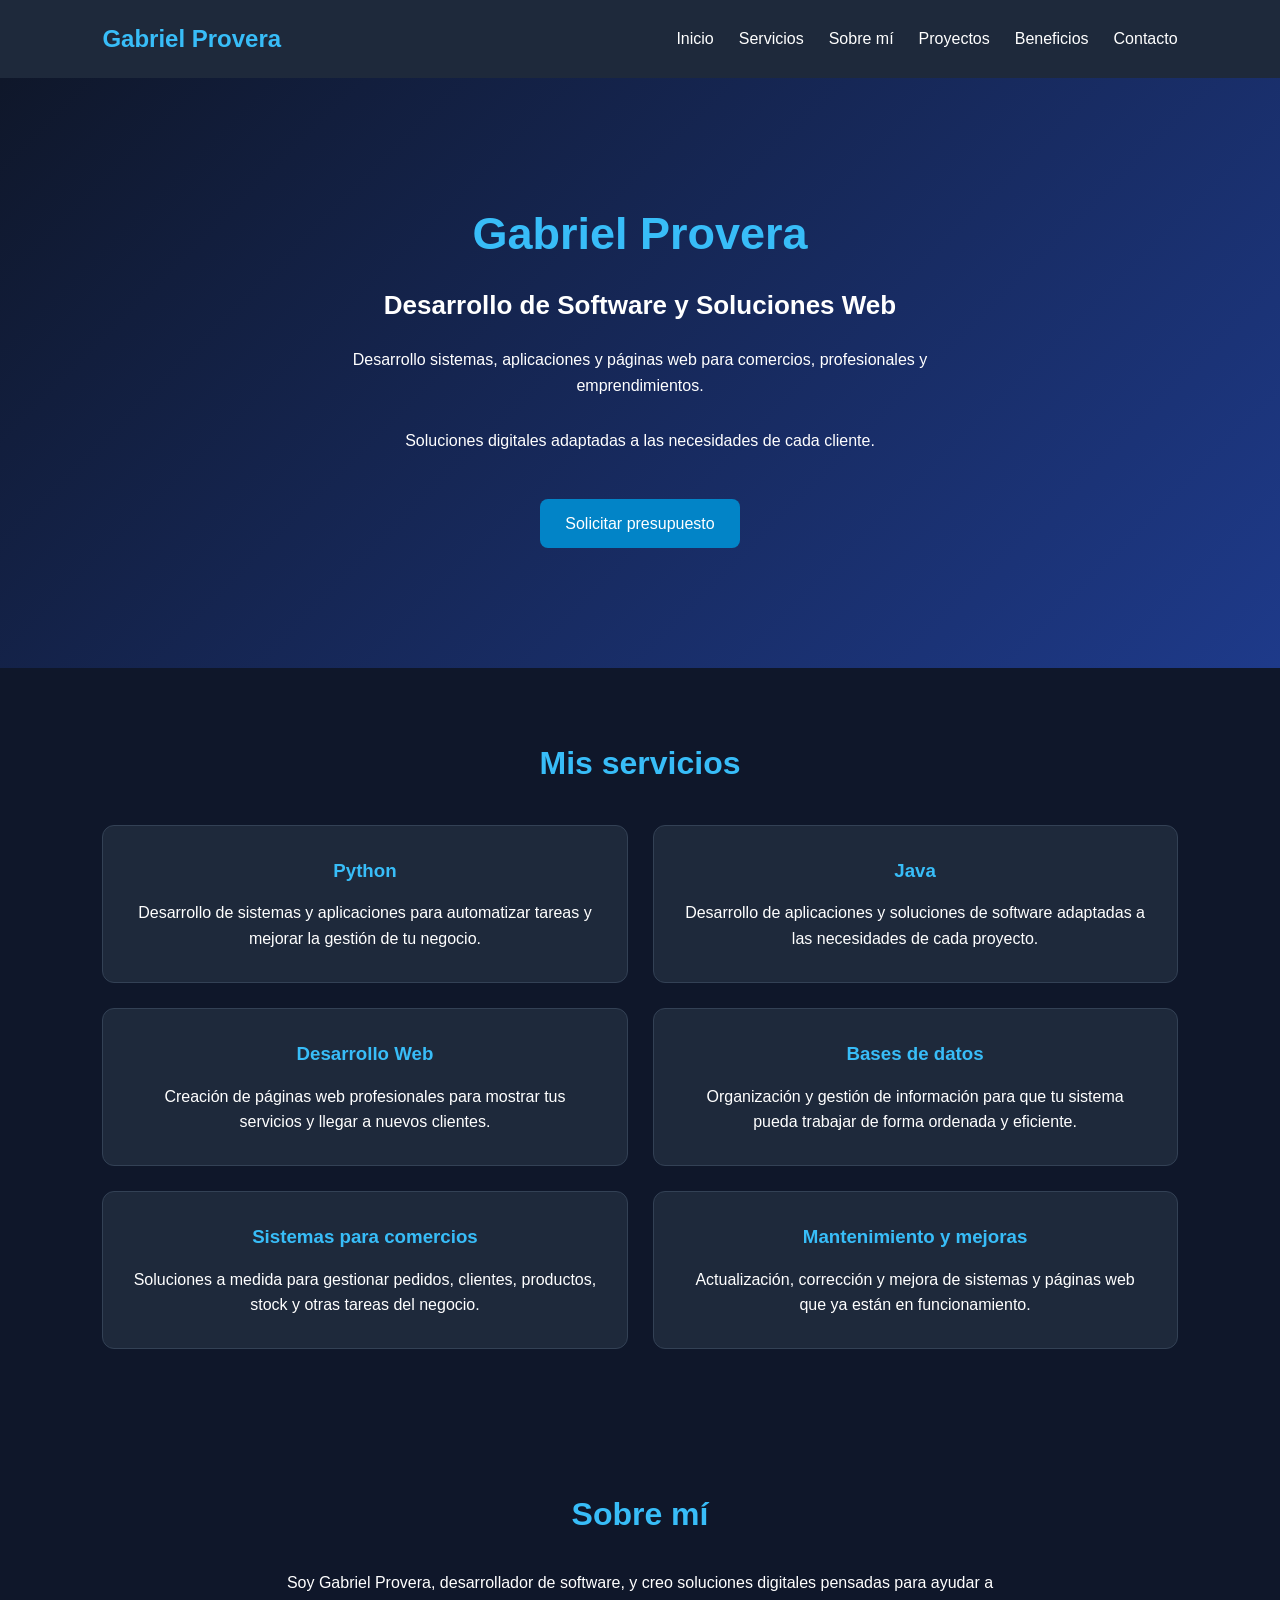
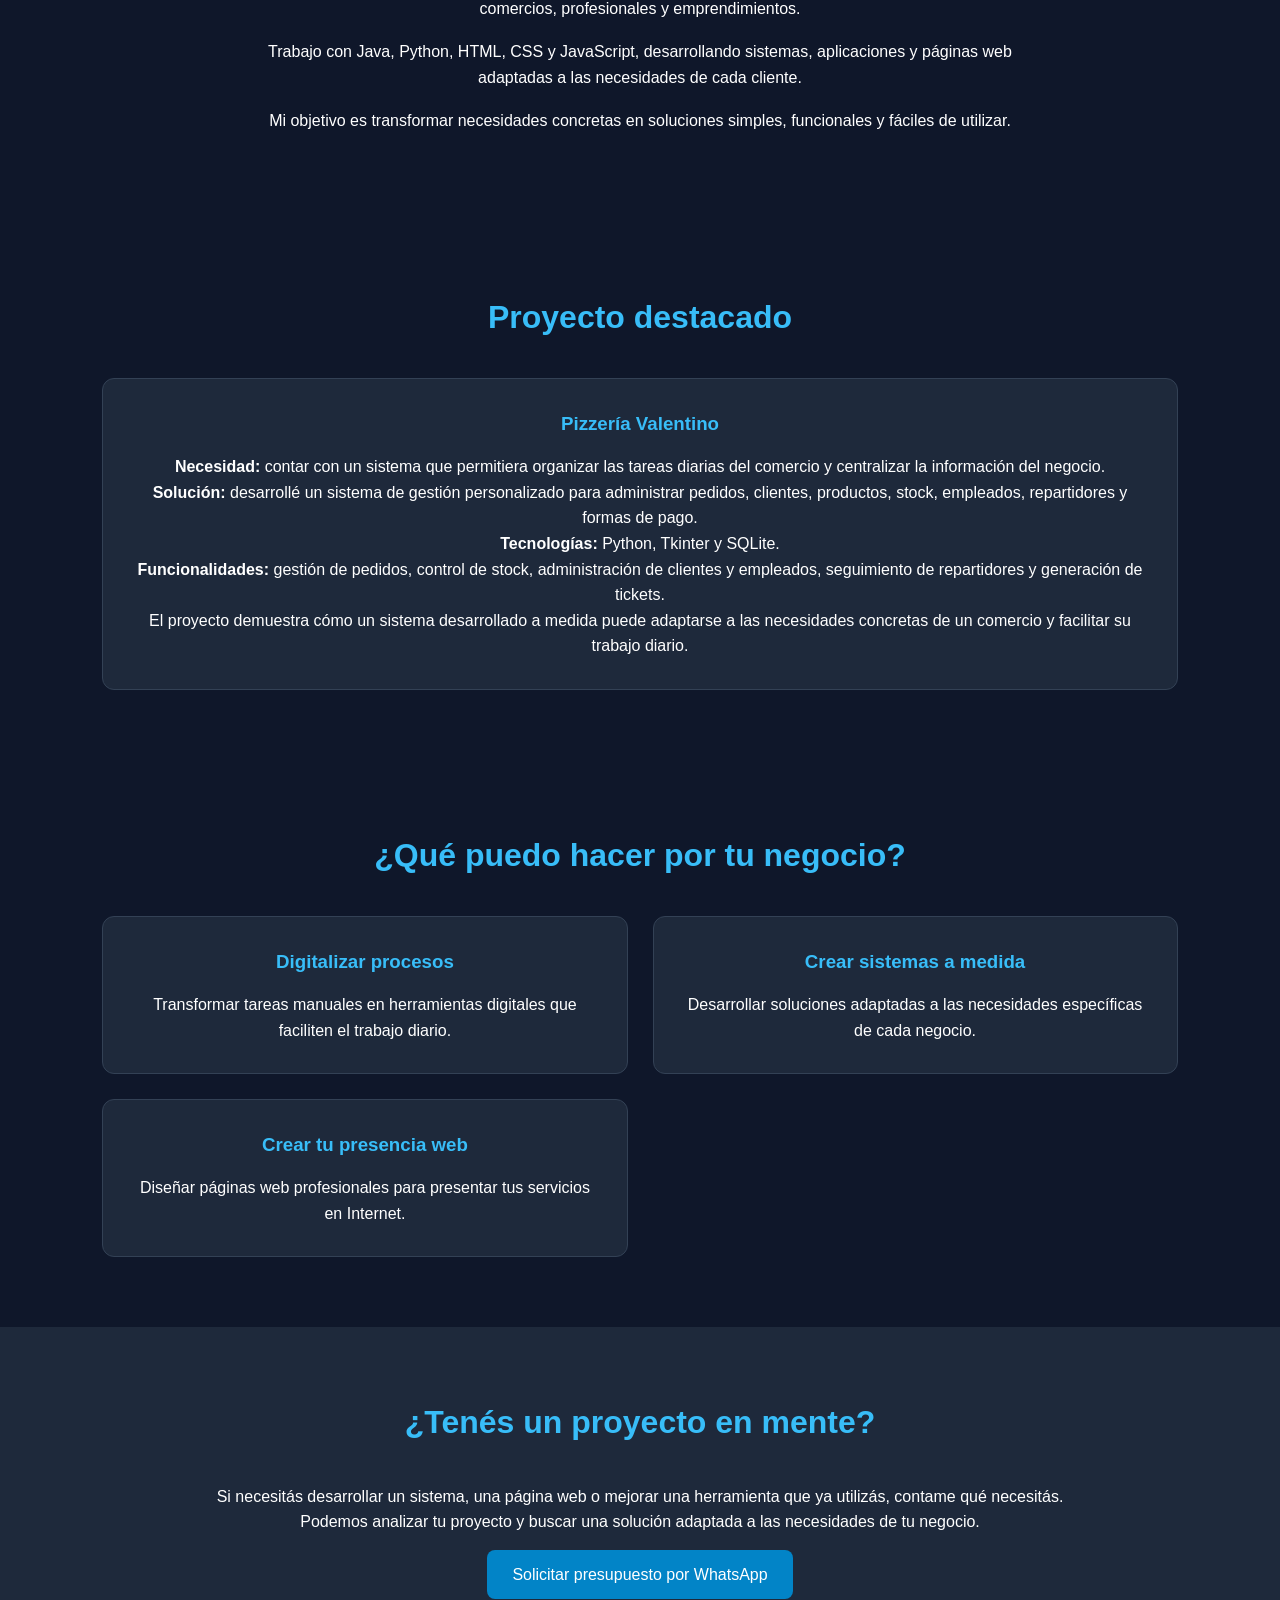
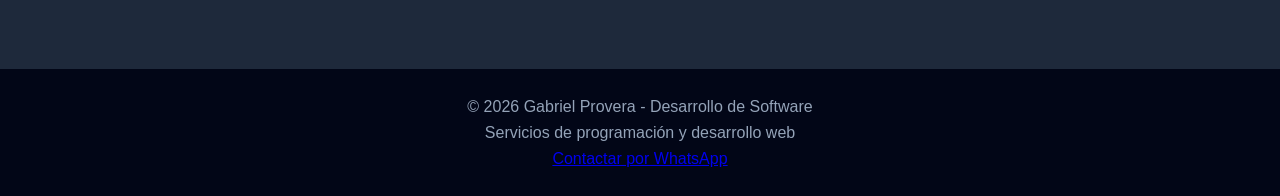
==== commit d97db64c: "Update index.html mejora seccion contacto" ====
--- a/index.html
+++ b/index.html
@@ -301,25 +301,34 @@
 
         <!-- CONTACTO -->
 
-        <section id="contacto">
-
-            <h2>¿Necesitás una solución para tu negocio?</h2>
-
-            <p>
-                Contame qué necesitás y podemos analizar tu proyecto.
-            </p>
-
-            <a
-                href="https://wa.me/5491123626597?text=Hola%20Gabriel,%20vi%20tu%20p%C3%A1gina%20y%20quisiera%20consultar%20por%20tus%20servicios."
-                class="boton"
-                target="_blank"
-                rel="noopener noreferrer">
-
-                Contactarme por WhatsApp
-
-            </a>
-
-        </section>
+         <section id="contacto">
+
+    <h2>¿Tenés un proyecto en mente?</h2>
+
+    <p>
+        Si necesitás desarrollar un sistema, una página web
+        o mejorar una herramienta que ya utilizás, contame
+        qué necesitás.
+    </p>
+
+    <p>
+        Podemos analizar tu proyecto y buscar una solución
+        adaptada a las necesidades de tu negocio.
+    </p>
+
+    <a
+        href="https://wa.me/5491123626597?text=Hola%20Gabriel,%20vi%20tu%20p%C3%A1gina%20y%20quisiera%20consultar%20por%20un%20proyecto."
+        class="boton"
+        target="_blank"
+        rel="noopener noreferrer">
+
+        Solicitar presupuesto por WhatsApp
+
+    </a>
+
+</section>
+
+            
 
 
     </main>
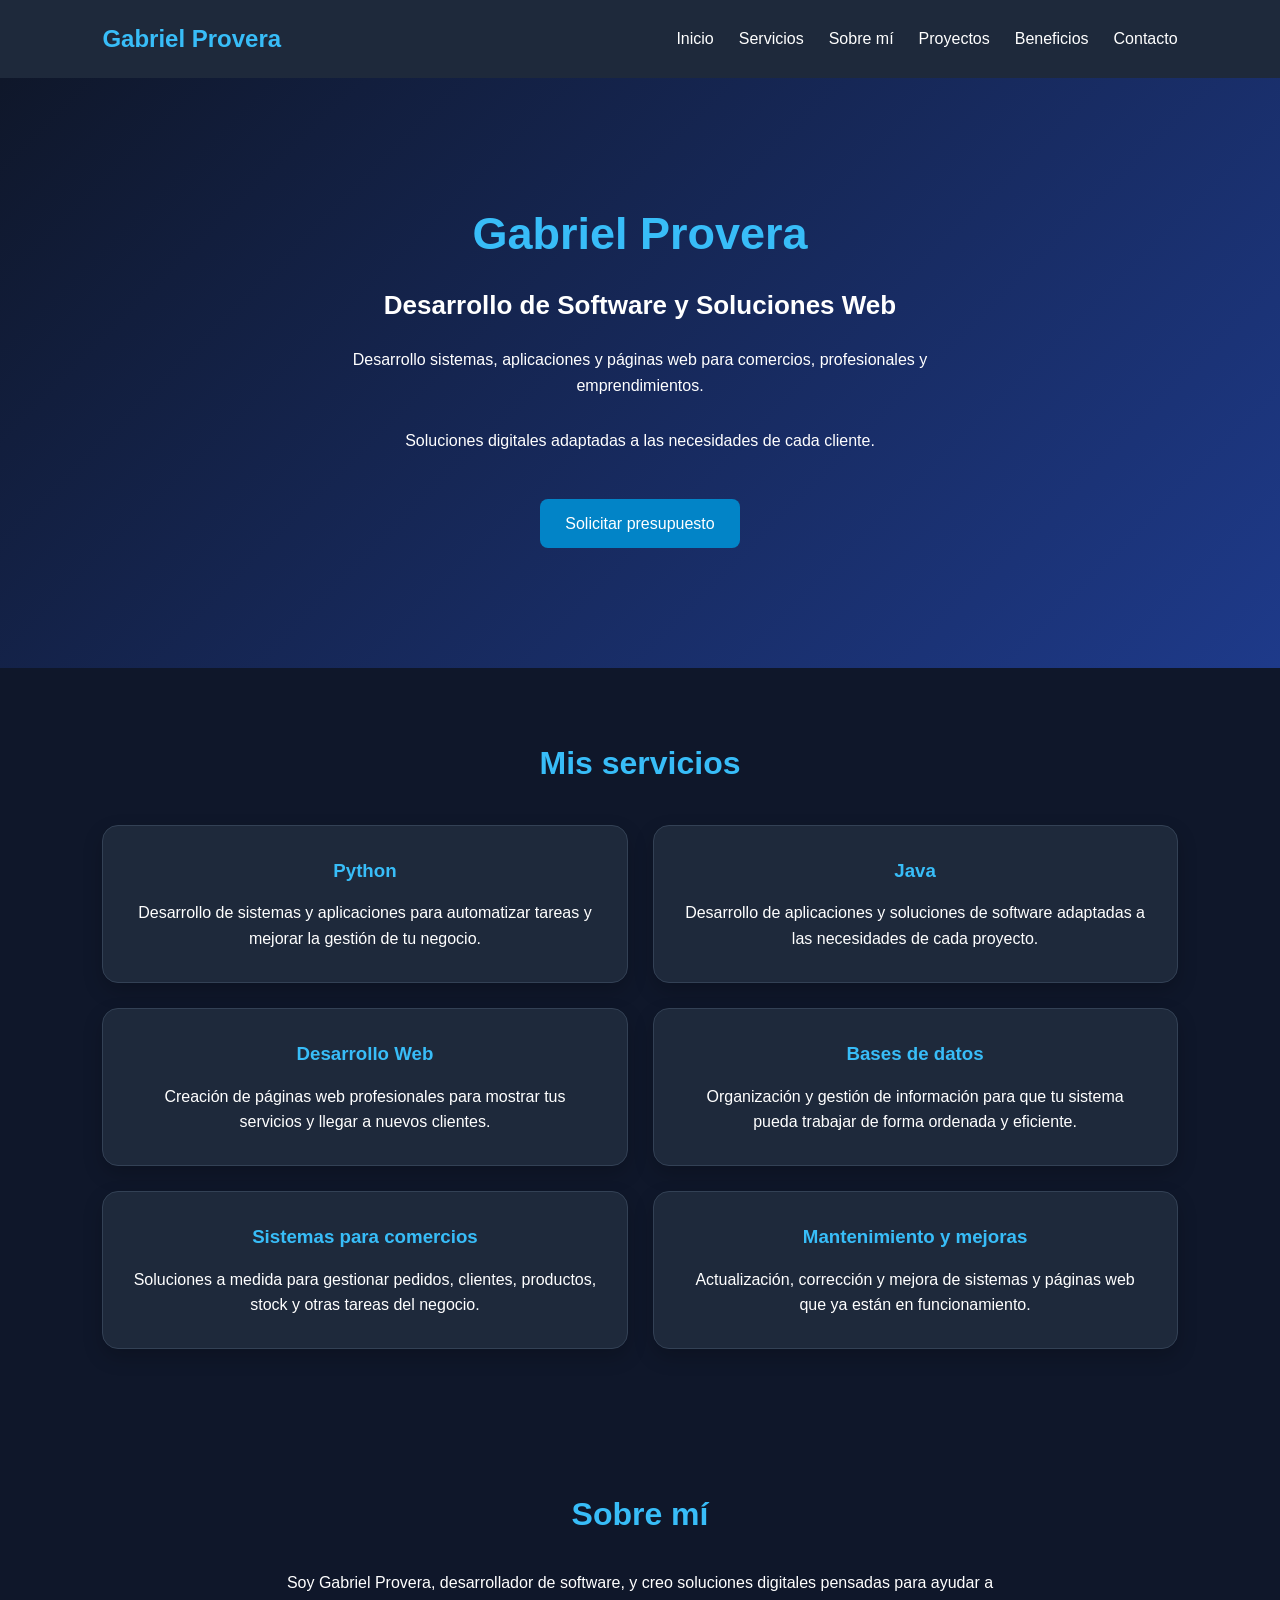
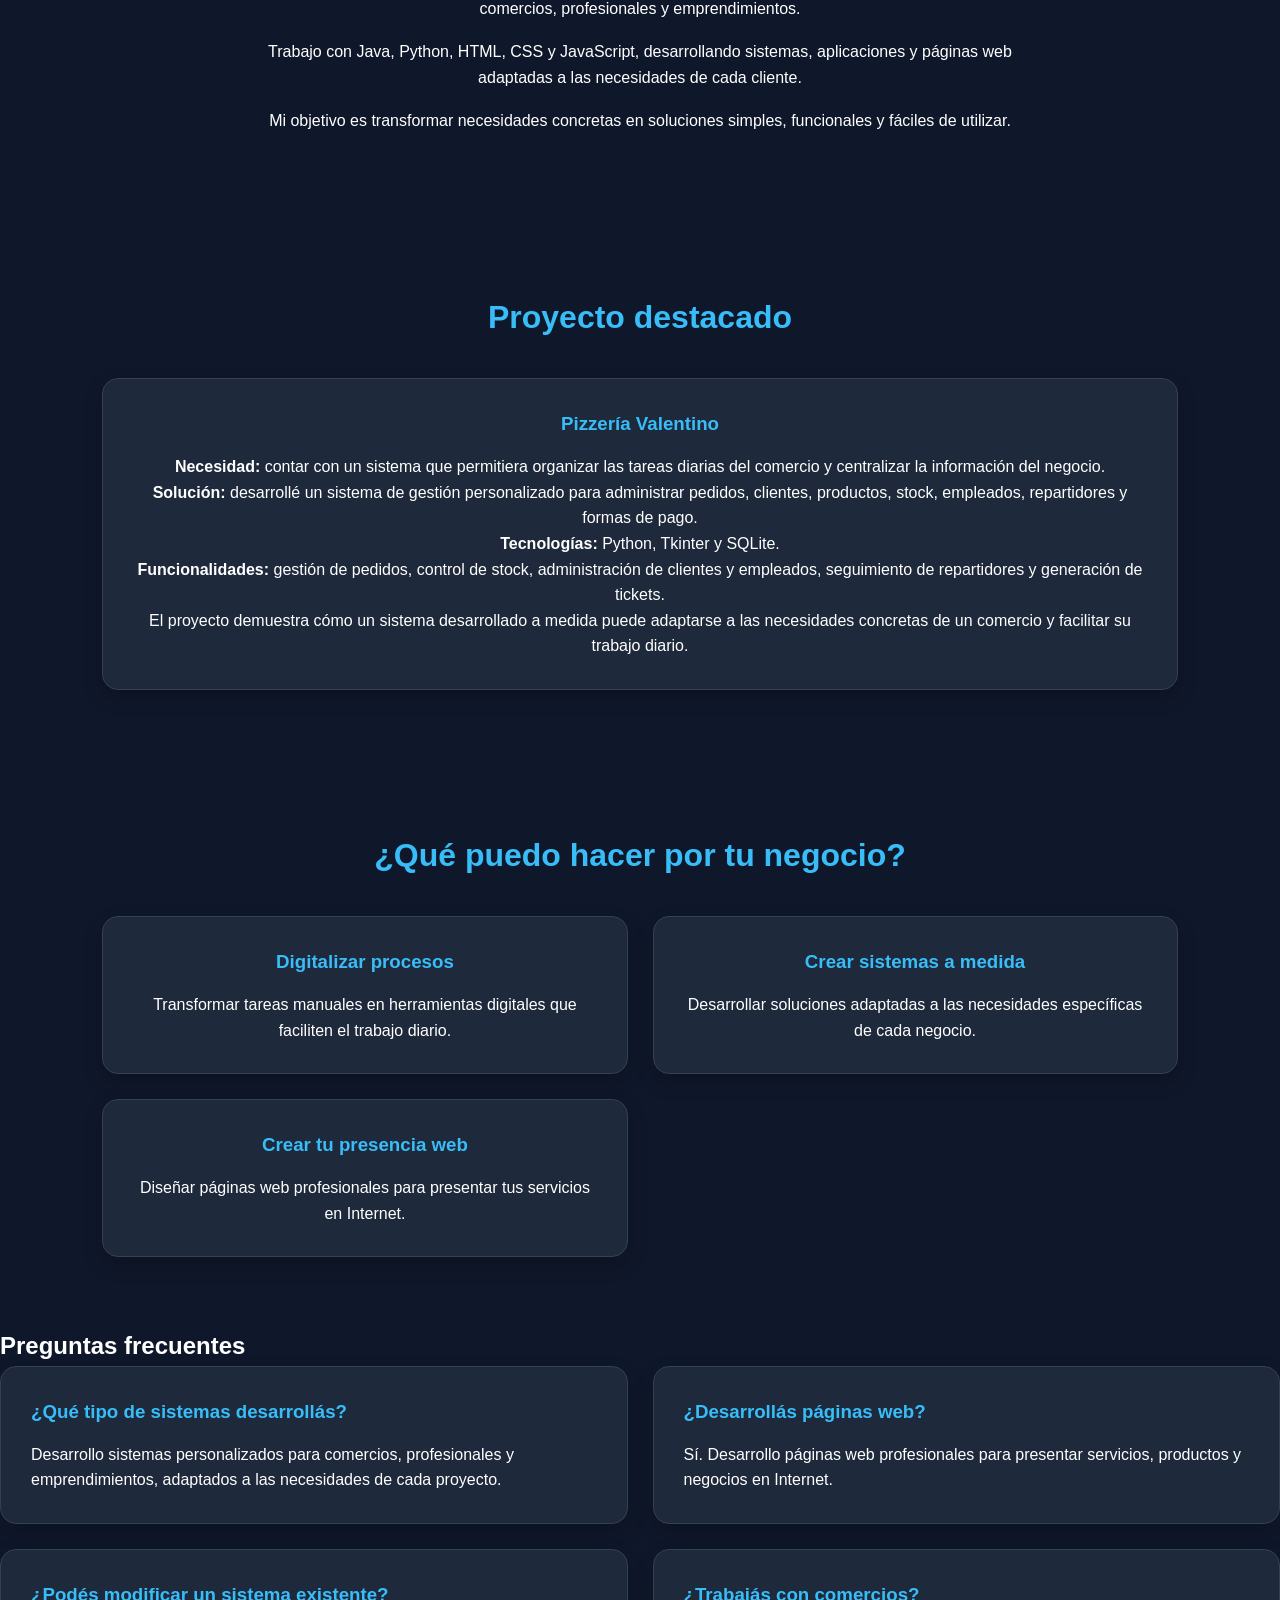
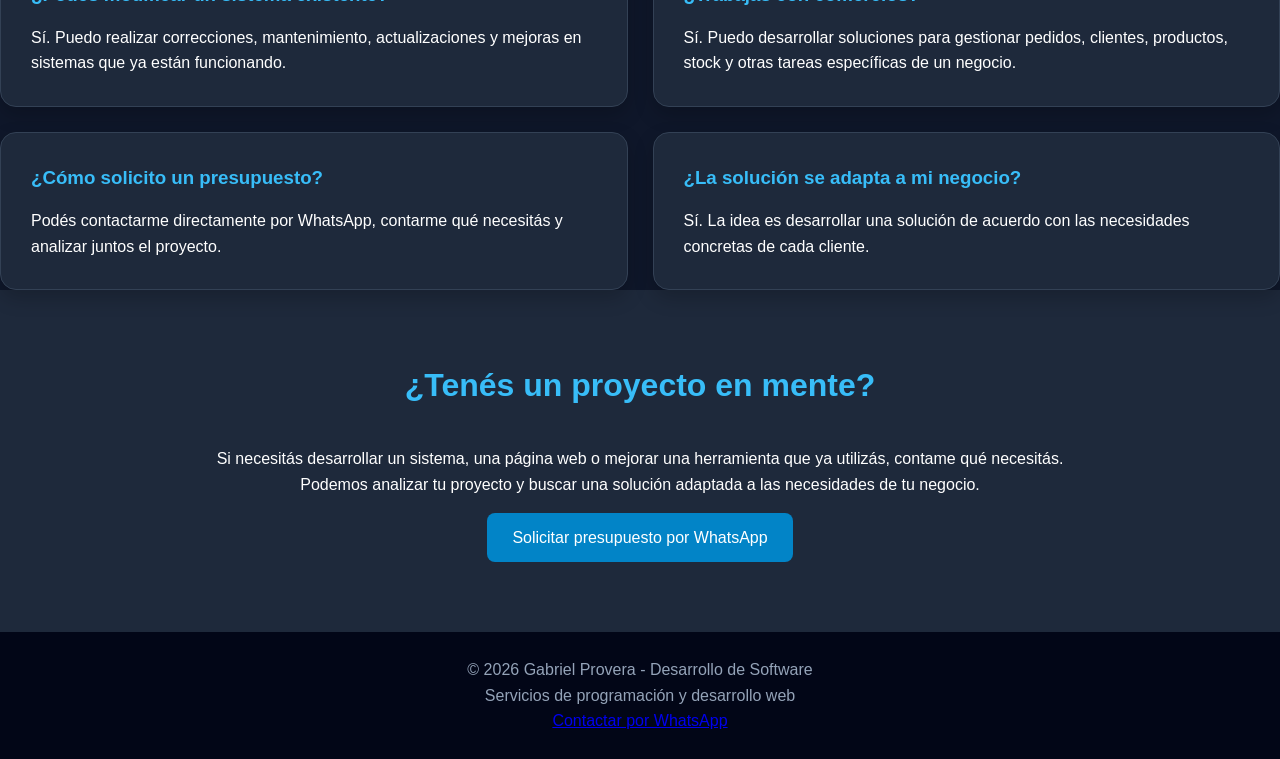
==== commit 21cd13df: "Update index.html agrega preguntas frecuentes" ====
--- a/index.html
+++ b/index.html
@@ -297,6 +297,70 @@
 
         </section>
 
+        
+        <section id="preguntas">
+
+    <h2>Preguntas frecuentes</h2>
+
+    <div class="servicios">
+
+        <article>
+            <h3>¿Qué tipo de sistemas desarrollás?</h3>
+            <p>
+                Desarrollo sistemas personalizados para comercios,
+                profesionales y emprendimientos, adaptados a las
+                necesidades de cada proyecto.
+            </p>
+        </article>
+
+        <article>
+            <h3>¿Desarrollás páginas web?</h3>
+            <p>
+                Sí. Desarrollo páginas web profesionales para
+                presentar servicios, productos y negocios en Internet.
+            </p>
+        </article>
+
+        <article>
+            <h3>¿Podés modificar un sistema existente?</h3>
+            <p>
+                Sí. Puedo realizar correcciones, mantenimiento,
+                actualizaciones y mejoras en sistemas que ya están
+                funcionando.
+            </p>
+        </article>
+
+        <article>
+            <h3>¿Trabajás con comercios?</h3>
+            <p>
+                Sí. Puedo desarrollar soluciones para gestionar
+                pedidos, clientes, productos, stock y otras tareas
+                específicas de un negocio.
+            </p>
+        </article>
+
+        <article>
+            <h3>¿Cómo solicito un presupuesto?</h3>
+            <p>
+                Podés contactarme directamente por WhatsApp,
+                contarme qué necesitás y analizar juntos el proyecto.
+            </p>
+        </article>
+
+        <article>
+            <h3>¿La solución se adapta a mi negocio?</h3>
+            <p>
+                Sí. La idea es desarrollar una solución de acuerdo
+                con las necesidades concretas de cada cliente.
+            </p>
+        </article>
+
+    </div>
+
+</section>
+
+
+
 
 
         <!-- CONTACTO -->
--- a/estilos_vercel.css
+++ b/estilos_vercel.css
@@ -115,8 +115,9 @@
 .proyecto {
     background-color: #1e293b;
     padding: 30px;
-    border-radius: 12px;
+    border-radius: 16px;
     border: 1px solid #334155;
+    box-shadow: 0 8px 20px rgba(0, 0, 0, 0.20);
 }
 
 .servicios article h3,
